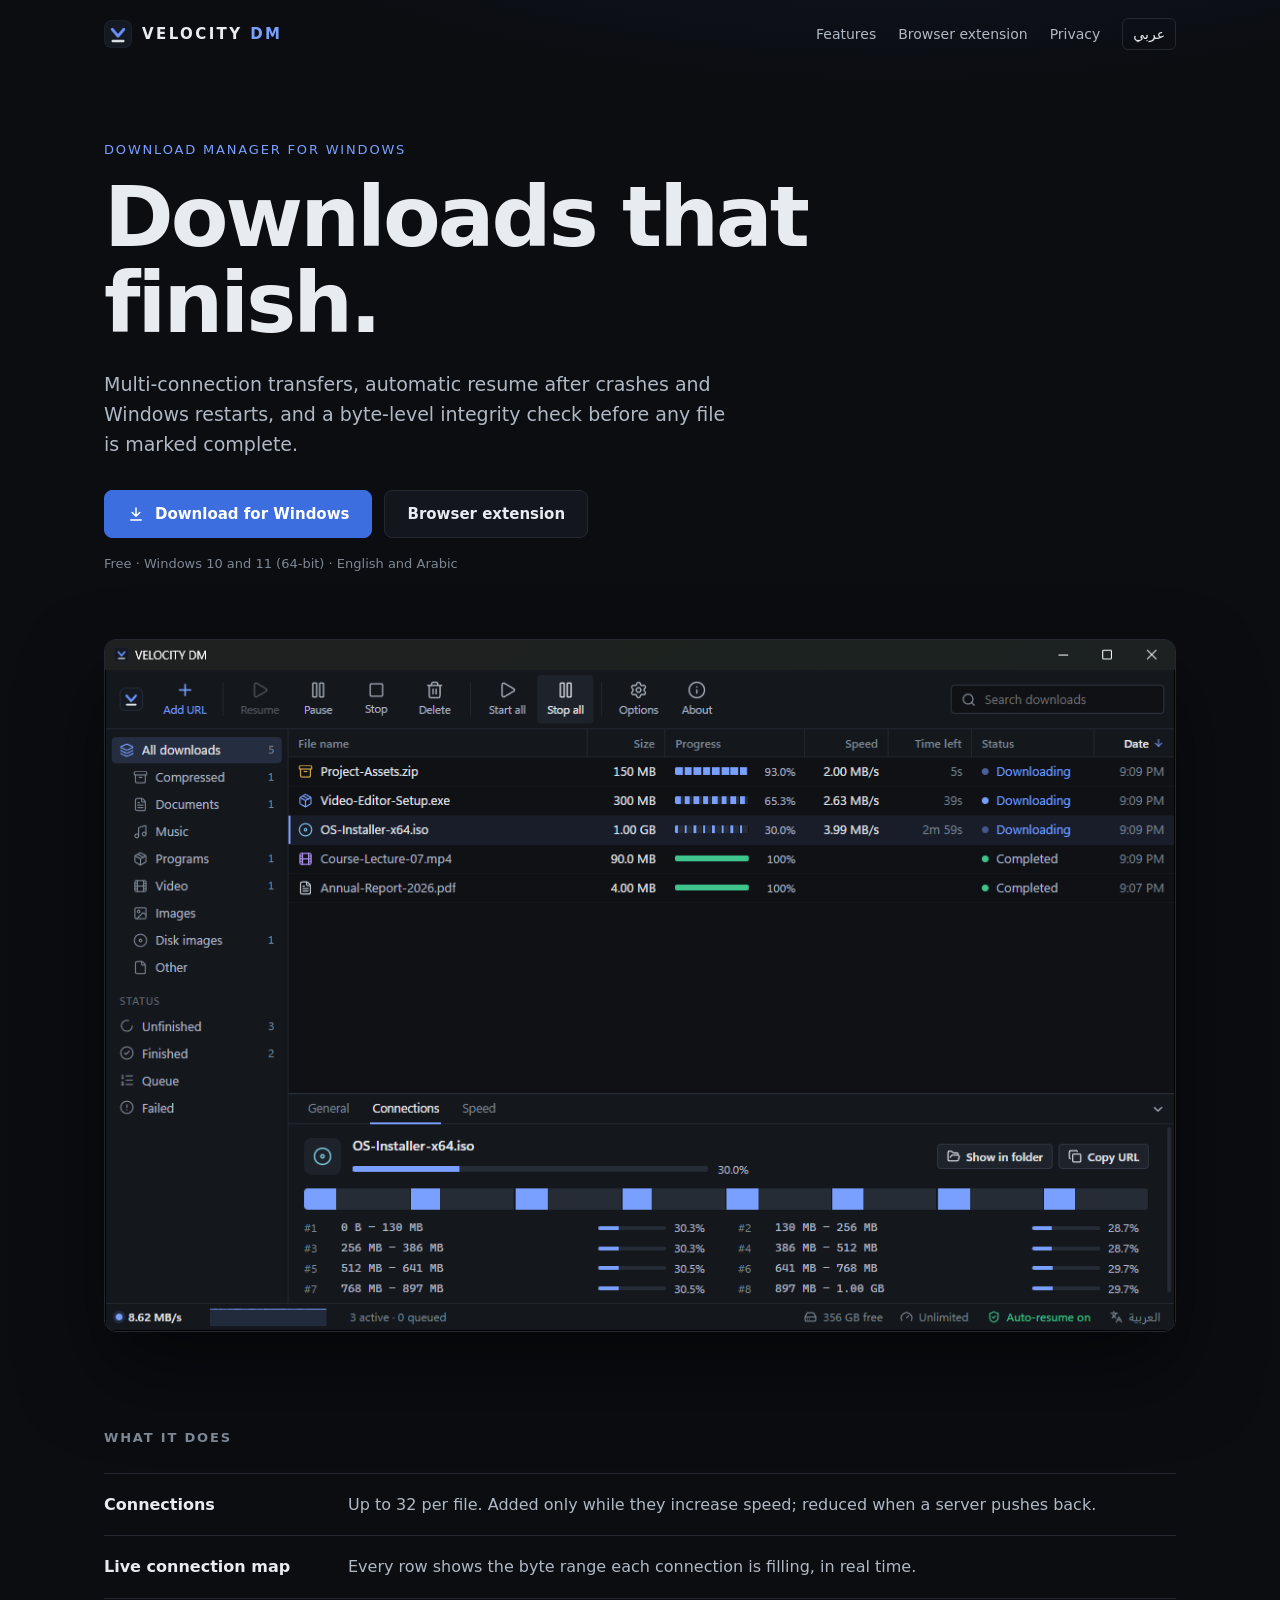
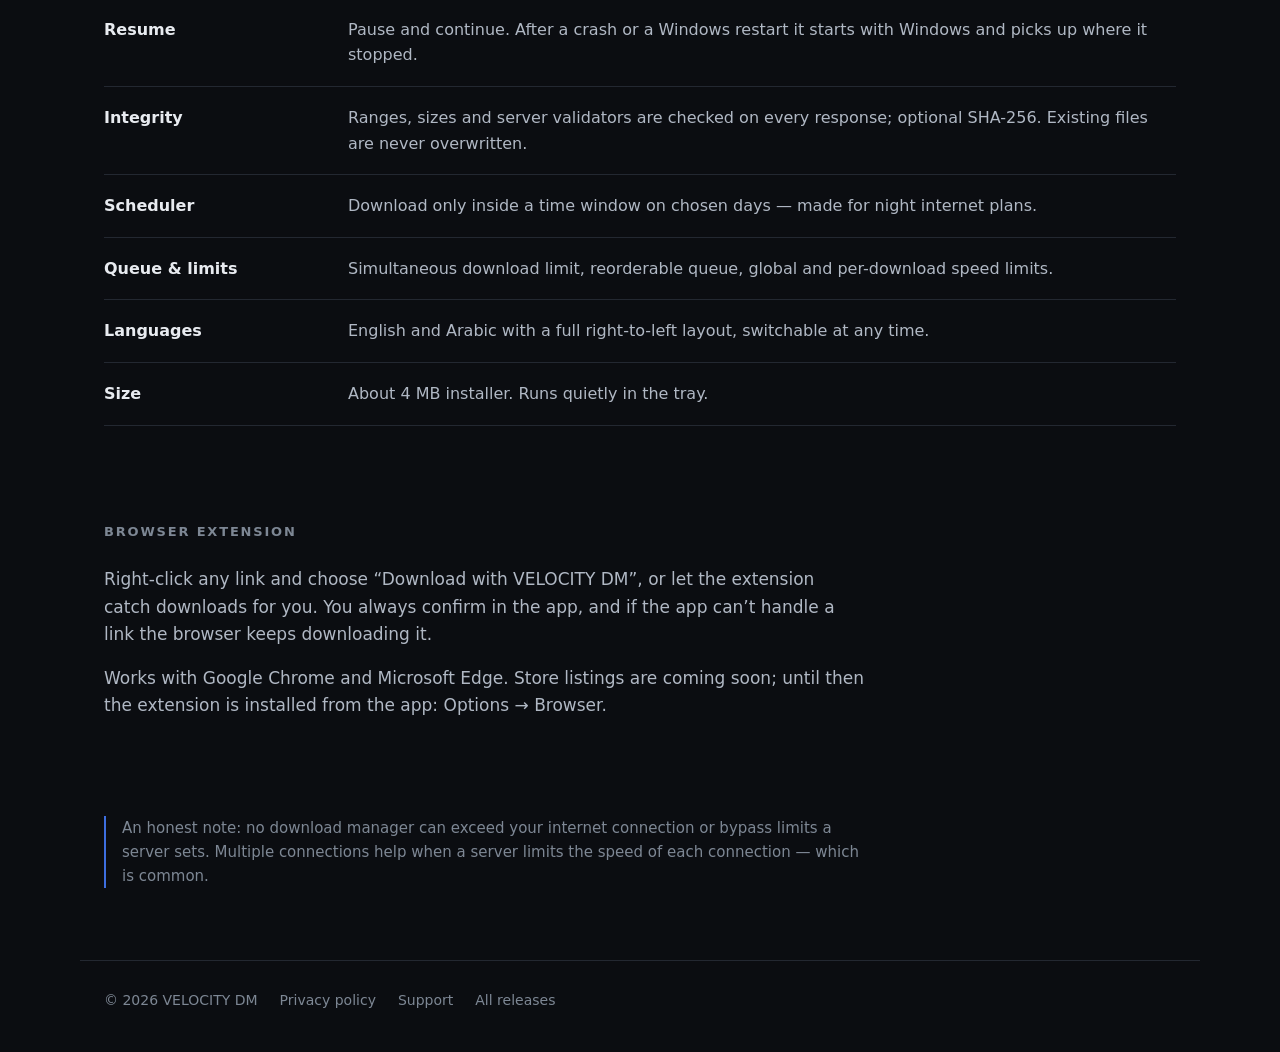
==== index.html @ 200a7768 "Update website" ====
<!doctype html>
<html lang="en" dir="ltr">
  <head>
    <meta charset="utf-8" />
    <meta name="viewport" content="width=device-width, initial-scale=1" />
    <title>VELOCITY DM — Download manager for Windows</title>
    <meta
      name="description"
      content="VELOCITY DM is a fast, compact download manager for Windows: multi-connection downloads, resume after crashes and restarts, integrity checks, scheduler and a Chrome/Edge extension. Free."
    />
    <meta property="og:title" content="VELOCITY DM — Download manager for Windows" />
    <meta property="og:description" content="Fast, resumable downloads with integrity checks. Free for Windows 10 and 11." />
    <meta property="og:image" content="assets/screenshot.png" />
    <meta name="color-scheme" content="dark" />
    <link rel="icon" href="assets/favicon.png" />
    <link rel="stylesheet" href="assets/site.css" />
  </head>
  <body>
    <header class="nav">
      <a class="brand" href="./">
        <img src="assets/icon-128.png" width="28" height="28" alt="" />
        <span>VELOCITY <b>DM</b></span>
      </a>
      <nav class="nav__links">
        <a href="#specs" data-en="Features" data-ar="المميزات">Features</a>
        <a href="#extension" data-en="Browser extension" data-ar="إضافة المتصفح">Browser extension</a>
        <a href="privacy.html" data-en="Privacy" data-ar="الخصوصية">Privacy</a>
        <button class="lang" id="lang" type="button" aria-label="Language">عربي</button>
      </nav>
    </header>

    <main>
      <section class="hero">
        <p class="eyebrow" data-en="Download manager for Windows" data-ar="مدير تحميلات لويندوز">Download manager for Windows</p>
        <h1 data-en="Downloads that finish." data-ar="تحميلات بتكمل لآخرها.">Downloads that finish.</h1>
        <p class="lead"
          data-en="Multi-connection transfers, automatic resume after crashes and Windows restarts, and a byte-level integrity check before any file is marked complete."
          data-ar="تحميل باتصالات متعددة، واستكمال تلقائي بعد التوقف المفاجئ أو إعادة تشغيل ويندوز، وتحقق من سلامة الملف قبل ما يتعلّم إنه مكتمل.">
          Multi-connection transfers, automatic resume after crashes and Windows restarts, and a byte-level integrity check before any file is marked complete.
        </p>
        <div class="cta">
          <a class="btn btn--primary" id="download" href="https://github.com/cloudd128/velocity-dm/releases/latest/download/VELOCITY-DM-Setup-x64.exe">
            <svg width="18" height="18" viewBox="0 0 24 24" aria-hidden="true"><path d="M12 4v11m0 0-5-5m5 5 5-5M5 20h14" fill="none" stroke="currentColor" stroke-width="2" stroke-linecap="round" stroke-linejoin="round" /></svg>
            <span data-en="Download for Windows" data-ar="تحميل لويندوز">Download for Windows</span>
          </a>
          <a class="btn" href="#extension" data-en="Browser extension" data-ar="إضافة المتصفح">Browser extension</a>
        </div>
        <p class="meta" data-en="Free · Windows 10 and 11 (64-bit) · English and Arabic" data-ar="مجاني · ويندوز 10 و11 (64 بت) · عربي وإنجليزي">
          Free · Windows 10 and 11 (64-bit) · English and Arabic
        </p>
      </section>

      <figure class="shot">
        <img src="assets/screenshot.png" width="1100" height="680" alt="VELOCITY DM main window with downloads in progress" />
      </figure>

      <section class="specs" id="specs">
        <h2 data-en="What it does" data-ar="بيعمل إيه">What it does</h2>
        <dl class="spec">
          <div>
            <dt data-en="Connections" data-ar="الاتصالات">Connections</dt>
            <dd data-en="Up to 32 per file. Added only while they increase speed; reduced when a server pushes back." data-ar="لحد 32 لكل ملف. بتزيد بس طالما بتسرّع، وبتقل لو السيرفر اعترض.">Up to 32 per file. Added only while they increase speed; reduced when a server pushes back.</dd>
          </div>
          <div>
            <dt data-en="Live connection map" data-ar="خريطة الاتصالات">Live connection map</dt>
            <dd data-en="Every row shows the byte range each connection is filling, in real time." data-ar="كل صف بيوريك كل اتصال بيحمّل أي جزء من الملف، لحظة بلحظة.">Every row shows the byte range each connection is filling, in real time.</dd>
          </div>
          <div>
            <dt data-en="Resume" data-ar="الاستكمال">Resume</dt>
            <dd data-en="Pause and continue. After a crash or a Windows restart it starts with Windows and picks up where it stopped." data-ar="وقّف وكمّل. وبعد توقف مفاجئ أو ريستارت ويندوز، بيفتح مع ويندوز ويكمّل من مكانه.">Pause and continue. After a crash or a Windows restart it starts with Windows and picks up where it stopped.</dd>
          </div>
          <div>
            <dt data-en="Integrity" data-ar="سلامة الملف">Integrity</dt>
            <dd data-en="Ranges, sizes and server validators are checked on every response; optional SHA-256. Existing files are never overwritten." data-ar="بيتحقق من الأجزاء والحجم مع كل رد من السيرفر، وبصمة SHA-256 اختيارية. ومبيكتبش فوق ملف موجود أبدًا.">Ranges, sizes and server validators are checked on every response; optional SHA-256. Existing files are never overwritten.</dd>
          </div>
          <div>
            <dt data-en="Scheduler" data-ar="الجدولة">Scheduler</dt>
            <dd data-en="Download only inside a time window on chosen days — made for night internet plans." data-ar="حمّل في ساعات وأيام محددة بس — مناسب لباقات الليل.">Download only inside a time window on chosen days — made for night internet plans.</dd>
          </div>
          <div>
            <dt data-en="Queue & limits" data-ar="الطابور والسرعة">Queue &amp; limits</dt>
            <dd data-en="Simultaneous download limit, reorderable queue, global and per-download speed limits." data-ar="حد للتحميلات المتزامنة، وطابور تقدر ترتّبه، وحد سرعة عام ولكل تحميل.">Simultaneous download limit, reorderable queue, global and per-download speed limits.</dd>
          </div>
          <div>
            <dt data-en="Languages" data-ar="اللغات">Languages</dt>
            <dd data-en="English and Arabic with a full right-to-left layout, switchable at any time." data-ar="عربي وإنجليزي، والواجهة كلها بتتقلب يمين لشمال، وتقدر تغيّر في أي وقت.">English and Arabic with a full right-to-left layout, switchable at any time.</dd>
          </div>
          <div>
            <dt data-en="Size" data-ar="الحجم">Size</dt>
            <dd data-en="About 4 MB installer. Runs quietly in the tray." data-ar="ملف تسطيب حوالي 4 ميجا، وبيشتغل بهدوء جنب الساعة.">About 4 MB installer. Runs quietly in the tray.</dd>
          </div>
        </dl>
      </section>

      <section class="ext" id="extension">
        <div>
          <h2 data-en="Browser extension" data-ar="إضافة المتصفح">Browser extension</h2>
          <p
            data-en="Right-click any link and choose “Download with VELOCITY DM”, or let the extension catch downloads for you. You always confirm in the app, and if the app can’t handle a link the browser keeps downloading it."
            data-ar="كليك يمين على أي رابط واختار «التحميل باستخدام VELOCITY DM»، أو خلّي الإضافة تلقط التحميلات لوحدها. إنت دايمًا اللي بتأكد من البرنامج، ولو البرنامج مش قادر على رابط، المتصفح بيكمّل تحميله عادي.">
            Right-click any link and choose “Download with VELOCITY DM”, or let the extension catch downloads for you. You always confirm in the app, and if the app can’t handle a link the browser keeps downloading it.
          </p>
          <p class="muted" data-en="Works with Google Chrome and Microsoft Edge. Store listings are coming soon; until then the extension is installed from the app: Options → Browser." data-ar="شغالة مع Google Chrome وMicrosoft Edge. هتنزل على المتاجر قريب، ولحد ده الوقت بتتركب من البرنامج: الخيارات ← المتصفح.">
            Works with Google Chrome and Microsoft Edge. Store listings are coming soon; until then the extension is installed from the app: Options → Browser.
          </p>
        </div>
      </section>

      <section class="note">
        <p
          data-en="An honest note: no download manager can exceed your internet connection or bypass limits a server sets. Multiple connections help when a server limits the speed of each connection — which is common."
          data-ar="ملحوظة بصراحة: مفيش برنامج تحميل يقدر يتعدّى سرعة النت بتاعك أو يكسر حدود السيرفر. الاتصالات المتعددة بتفرق لما السيرفر بيحدد سرعة كل اتصال، وده بيحصل كتير.">
          An honest note: no download manager can exceed your internet connection or bypass limits a server sets. Multiple connections help when a server limits the speed of each connection — which is common.
        </p>
      </section>
    </main>

    <footer class="foot">
      <span>© 2026 VELOCITY DM</span>
      <a href="privacy.html" data-en="Privacy policy" data-ar="سياسة الخصوصية">Privacy policy</a>
      <a href="https://github.com/cloudd128/velocity-dm/issues" data-en="Support" data-ar="الدعم">Support</a>
      <a href="https://github.com/cloudd128/velocity-dm/releases" data-en="All releases" data-ar="كل الإصدارات">All releases</a>
    </footer>
    <script src="assets/site.js"></script>
  </body>
</html>
---- assets/site.css ----
/* VELOCITY DM website — same instrument-panel identity as the app:
   one blue signal, hairline rules, tabular numbers, a dense spec table. */

:root {
  --bg: #0b0d11;
  --surface: #13161c;
  --line: #232831;
  --text: #e8ebf0;
  --text-2: #b0b8c4;
  --muted: #7d8794;
  --accent: #7aa0ff;
  --accent-fill: #3d6ee0;
  --font: "Segoe UI Variable Display", "Segoe UI", system-ui, -apple-system, "Noto Sans Arabic", sans-serif;
  --mono: "Cascadia Mono", Consolas, ui-monospace, monospace;
  color-scheme: dark;
}

* {
  box-sizing: border-box;
}

html {
  scroll-behavior: smooth;
}

body {
  margin: 0;
  background:
    radial-gradient(1200px 500px at 70% -10%, rgba(61, 110, 224, 0.16), transparent 70%),
    var(--bg);
  color: var(--text);
  font: 16px/1.6 var(--font);
  -webkit-font-smoothing: antialiased;
}

a {
  color: inherit;
}

img {
  max-width: 100%;
  height: auto;
}

code {
  font-family: var(--mono);
  font-size: 0.9em;
  color: var(--text-2);
}

.muted {
  color: var(--muted);
}

/* nav */
.nav {
  display: flex;
  align-items: center;
  justify-content: space-between;
  gap: 16px;
  max-width: 1120px;
  margin: 0 auto;
  padding: 18px 24px;
}

.brand {
  display: inline-flex;
  align-items: center;
  gap: 10px;
  text-decoration: none;
  font-weight: 700;
  letter-spacing: 0.16em;
  font-size: 15px;
}

.brand b {
  color: var(--accent);
  font-weight: 700;
}

.nav__links {
  display: flex;
  align-items: center;
  gap: 22px;
  font-size: 14px;
}

.nav__links a {
  color: var(--text-2);
  text-decoration: none;
}

.nav__links a:hover {
  color: var(--text);
}

.lang {
  font: inherit;
  color: var(--text);
  background: transparent;
  border: 1px solid var(--line);
  border-radius: 6px;
  padding: 4px 10px;
  cursor: pointer;
}

.lang:hover {
  border-color: var(--muted);
}

/* hero */
main {
  max-width: 1120px;
  margin: 0 auto;
  padding: 0 24px;
}

.hero {
  padding: 72px 0 40px;
  max-width: 760px;
}

.eyebrow {
  margin: 0 0 14px;
  font-size: 13px;
  letter-spacing: 0.14em;
  text-transform: uppercase;
  color: var(--accent);
}

[lang="ar"] .eyebrow {
  letter-spacing: 0;
}

h1 {
  margin: 0;
  font-size: clamp(44px, 7vw, 84px);
  line-height: 1.02;
  letter-spacing: -0.035em;
  font-weight: 700;
}

[lang="ar"] h1 {
  letter-spacing: 0;
  line-height: 1.2;
}

.lead {
  margin: 22px 0 30px;
  font-size: 19px;
  color: var(--text-2);
  max-width: 640px;
}

.cta {
  display: flex;
  flex-wrap: wrap;
  gap: 12px;
}

.btn {
  display: inline-flex;
  align-items: center;
  gap: 10px;
  height: 48px;
  padding: 0 22px;
  border-radius: 8px;
  border: 1px solid var(--line);
  background: var(--surface);
  color: var(--text);
  text-decoration: none;
  font-weight: 600;
  font-size: 15px;
  transition: background 0.15s, transform 0.08s;
}

.btn:hover {
  background: #1b1f27;
}

.btn:active {
  transform: translateY(1px);
}

.btn--primary {
  background: var(--accent-fill);
  border-color: var(--accent-fill);
  color: #fff;
}

.btn--primary:hover {
  background: #4a7aea;
}

.meta {
  margin: 16px 0 0;
  font-size: 13px;
  color: var(--muted);
}

/* screenshot */
.shot {
  margin: 24px 0 0;
  border: 1px solid var(--line);
  border-radius: 12px;
  overflow: hidden;
  box-shadow: 0 40px 80px rgba(0, 0, 0, 0.5);
  background: var(--surface);
}

.shot img {
  display: block;
  width: 100%;
}

/* spec table */
.specs {
  padding: 96px 0 40px;
}

h2 {
  margin: 0 0 24px;
  font-size: 13px;
  letter-spacing: 0.14em;
  text-transform: uppercase;
  color: var(--muted);
  font-weight: 600;
}

[lang="ar"] h2 {
  letter-spacing: 0;
  font-size: 15px;
}

.spec {
  margin: 0;
  border-top: 1px solid var(--line);
}

.spec > div {
  display: grid;
  grid-template-columns: 220px 1fr;
  gap: 24px;
  padding: 18px 0;
  border-bottom: 1px solid var(--line);
}

.spec dt {
  font-weight: 600;
}

.spec dd {
  margin: 0;
  color: var(--text-2);
}

/* extension + note */
.ext {
  padding: 56px 0;
  max-width: 760px;
}

.ext p {
  color: var(--text-2);
  font-size: 17px;
}

.note {
  padding: 24px 0 72px;
  max-width: 760px;
}

.note p {
  margin: 0;
  padding-inline-start: 16px;
  border-inline-start: 2px solid var(--accent-fill);
  color: var(--muted);
  font-size: 15px;
}

/* documents */
.doc {
  max-width: 760px;
  padding-top: 40px;
  padding-bottom: 64px;
}

.doc h1 {
  font-size: 42px;
  margin-bottom: 8px;
}

.doc h2 {
  margin-top: 36px;
  margin-bottom: 10px;
}

.doc p,
.doc li {
  color: var(--text-2);
}

.doc li {
  margin-bottom: 8px;
}

/* footer */
.foot {
  display: flex;
  flex-wrap: wrap;
  gap: 22px;
  max-width: 1120px;
  margin: 0 auto;
  padding: 28px 24px 40px;
  border-top: 1px solid var(--line);
  color: var(--muted);
  font-size: 14px;
}

.foot a {
  color: var(--muted);
  text-decoration: none;
}

.foot a:hover {
  color: var(--text);
}

@media (max-width: 720px) {
  .nav__links a:not([href="privacy.html"]) {
    display: none;
  }
  .hero {
    padding-top: 40px;
  }
  .spec > div {
    grid-template-columns: 1fr;
    gap: 4px;
  }
}

@media (prefers-reduced-motion: reduce) {
  html {
    scroll-behavior: auto;
  }
  .btn {
    transition: none;
  }
}
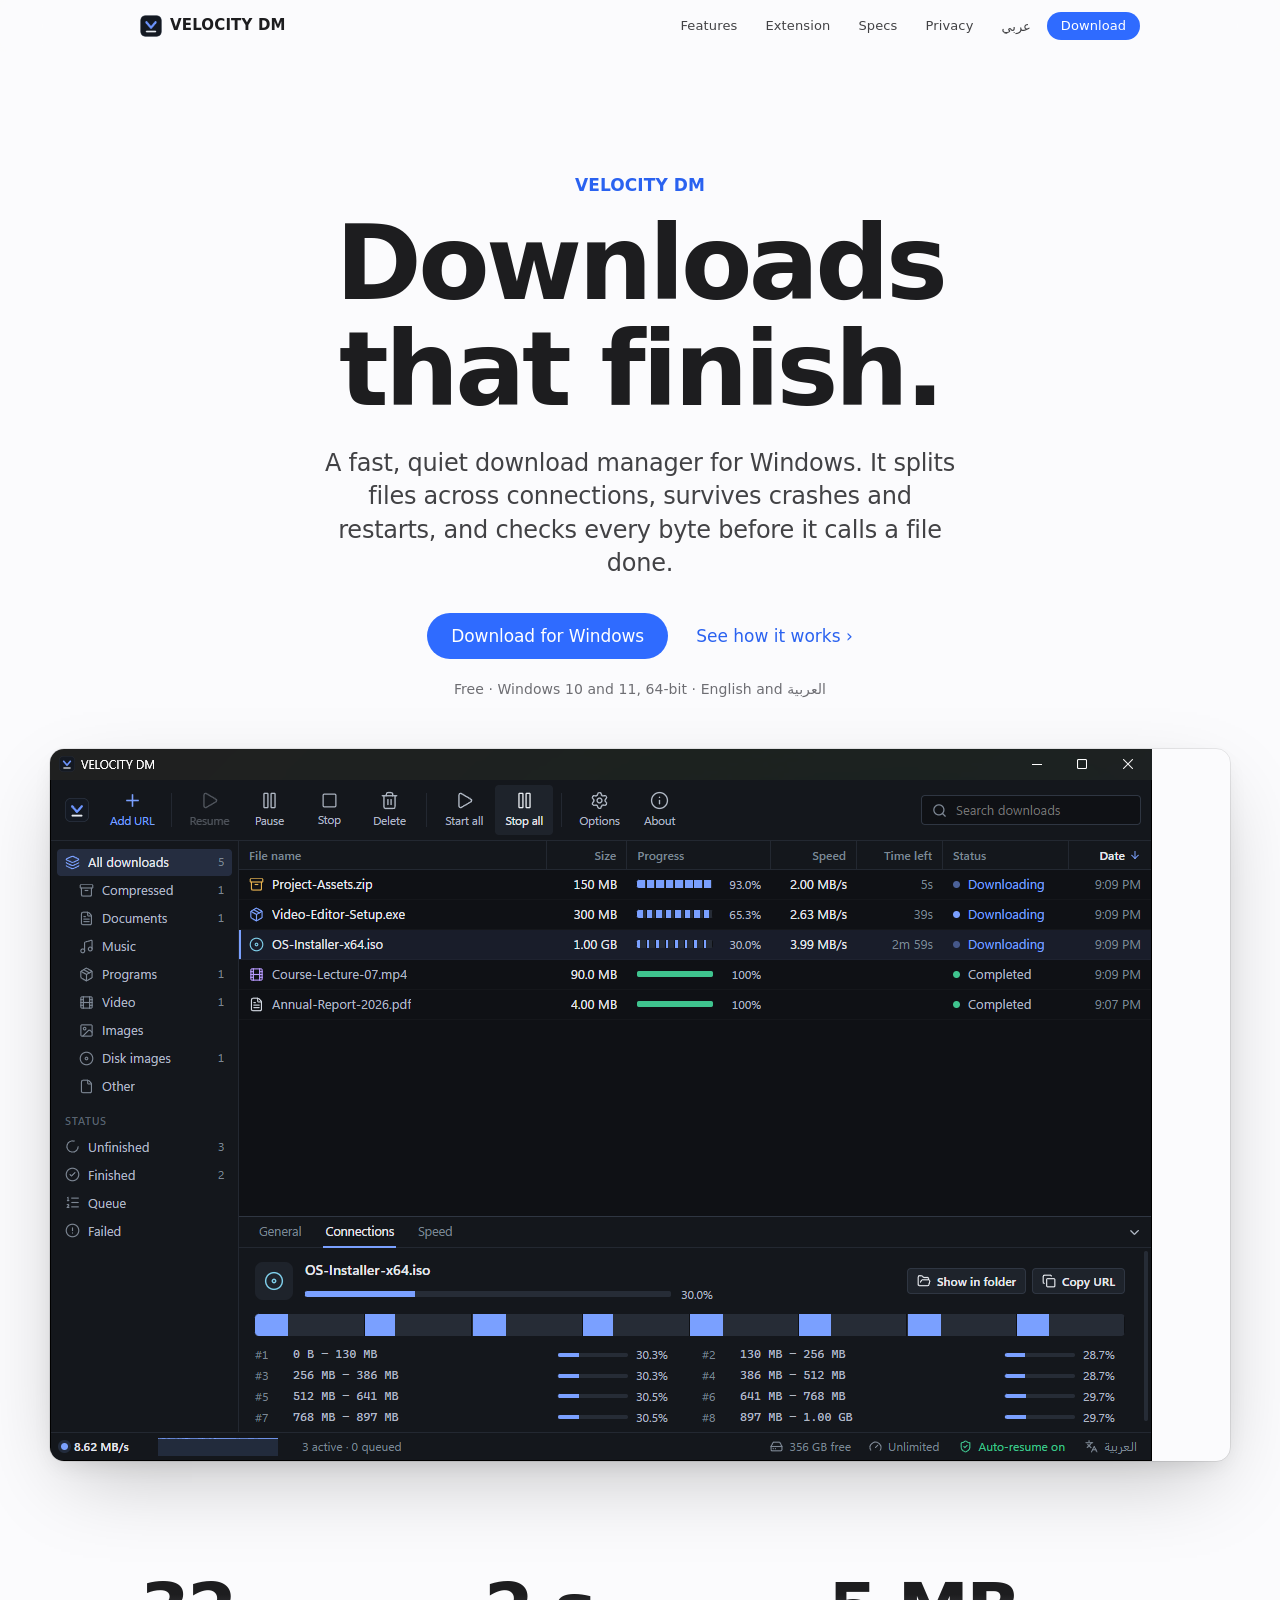
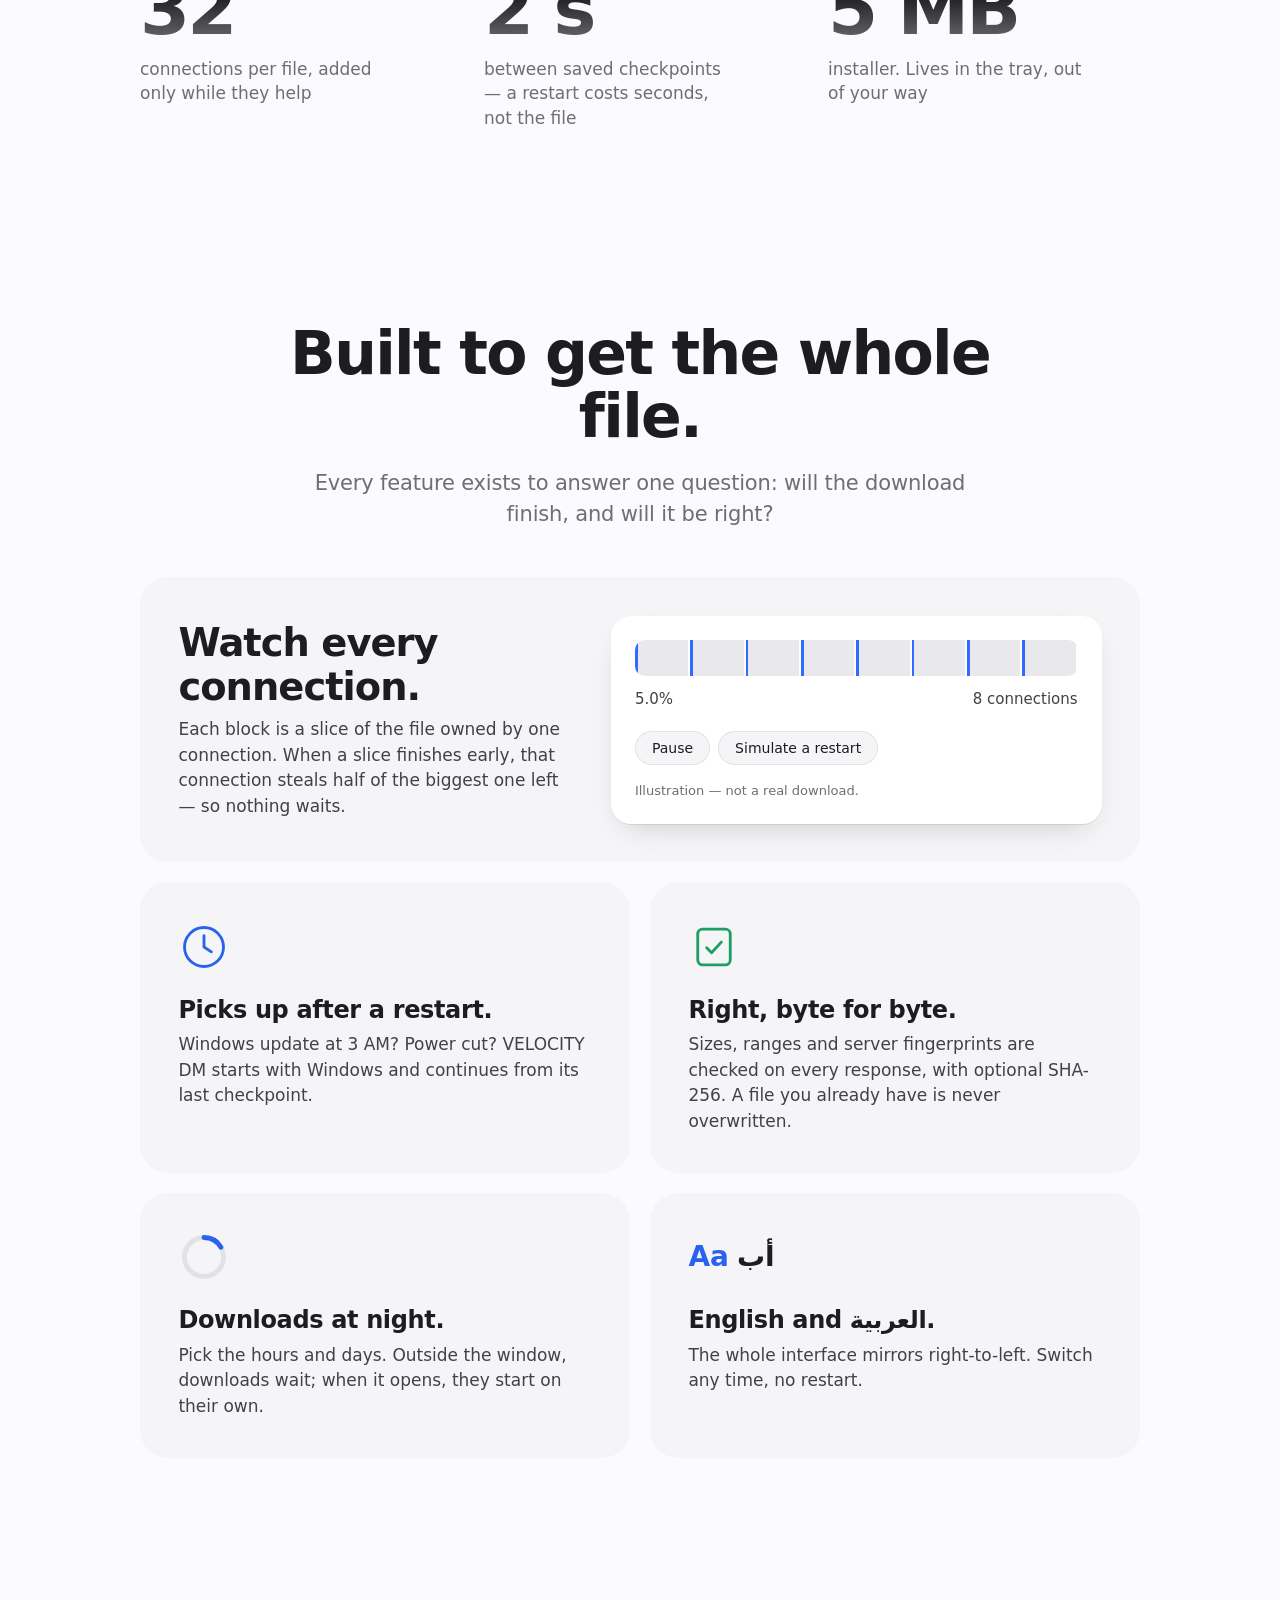
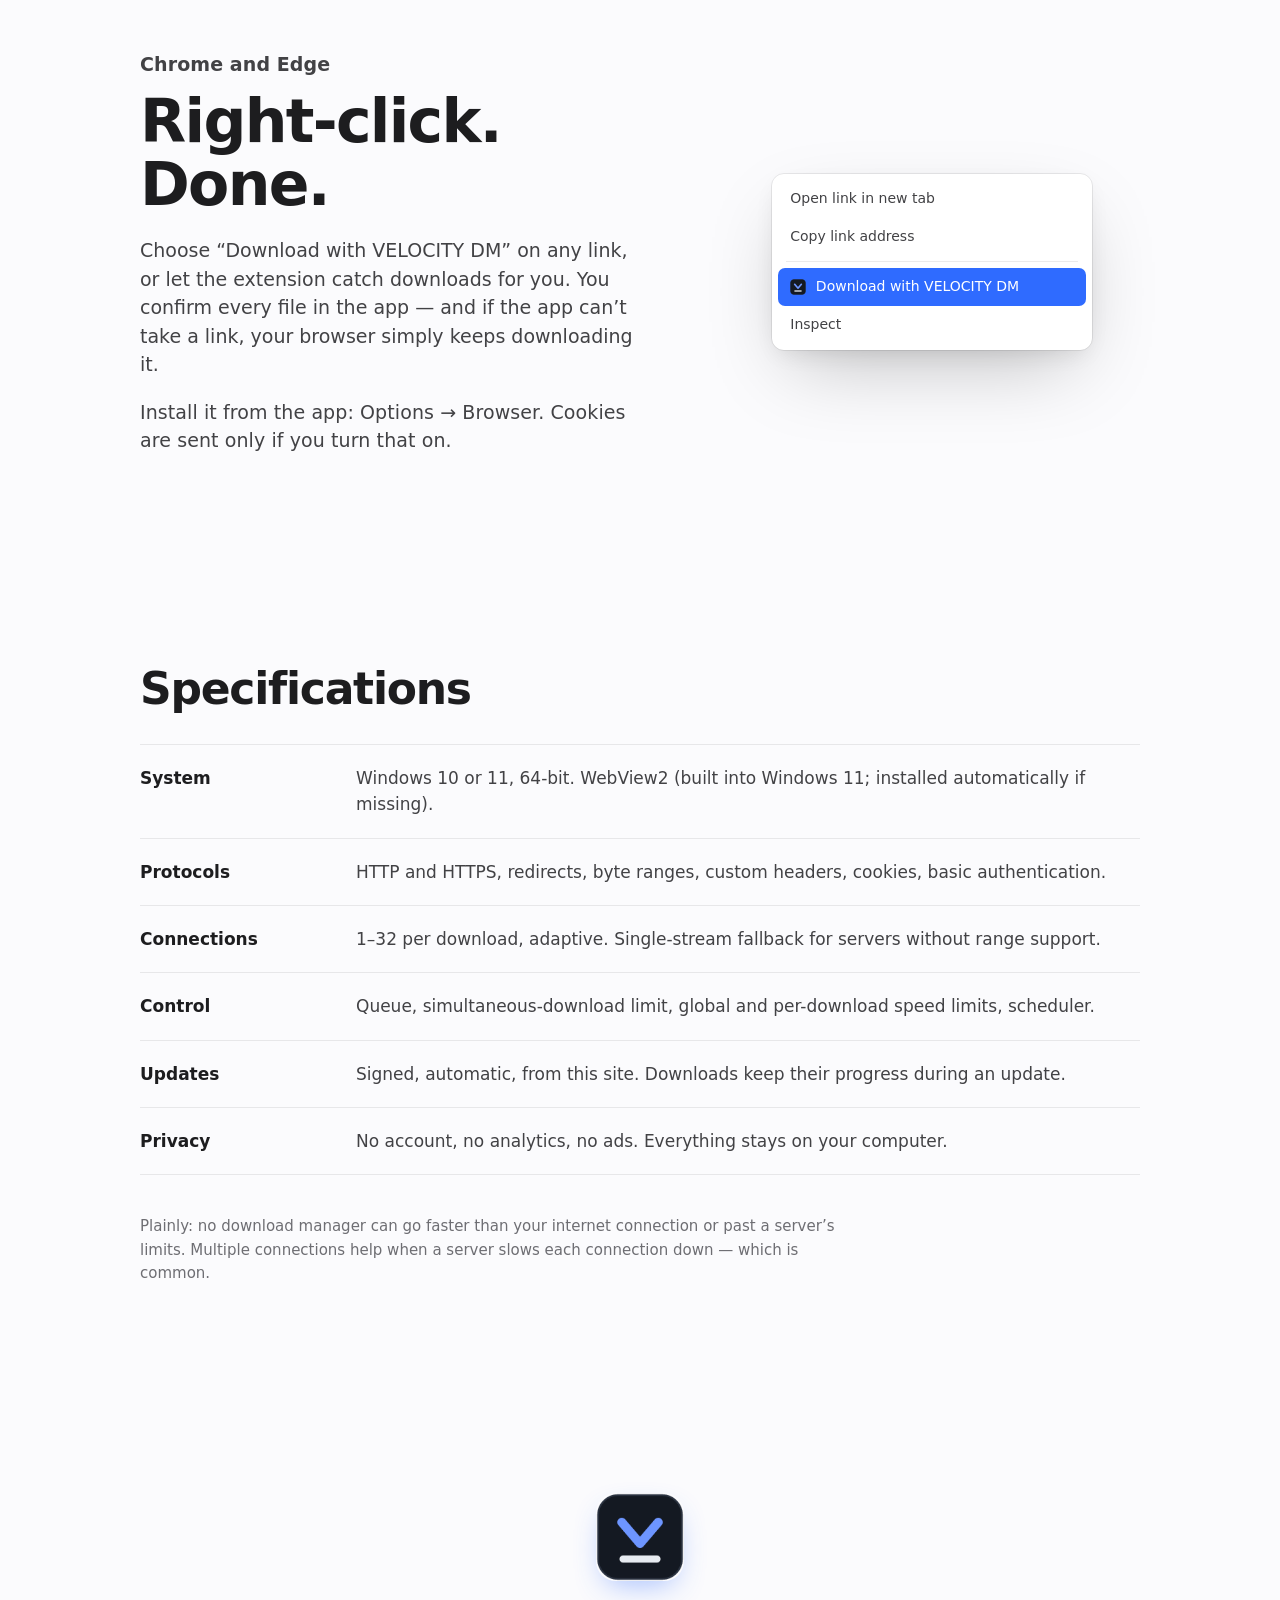
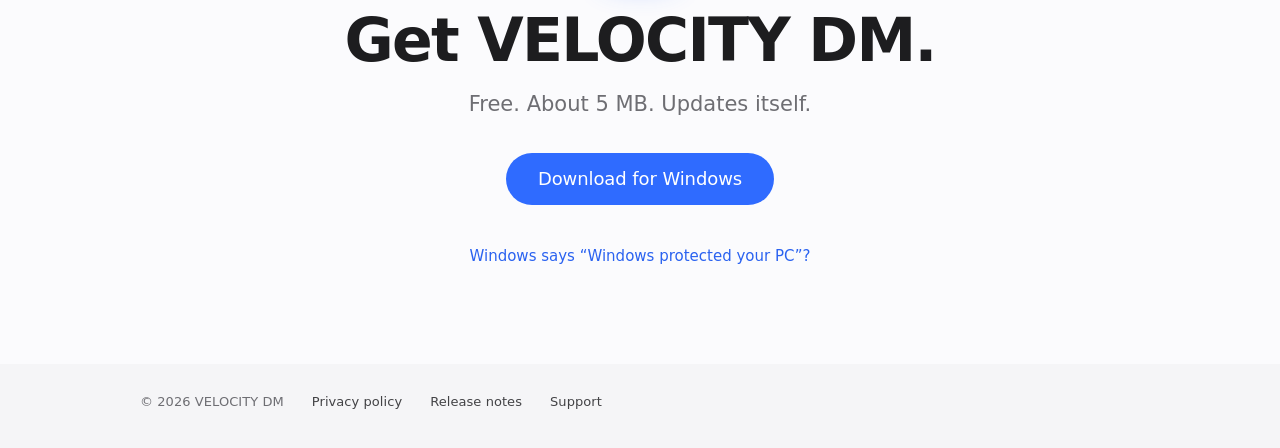
==== commit e918861b: "Update website" ====
--- a/index.html
+++ b/index.html
@@ -2,124 +2,187 @@
 <html lang="en" dir="ltr">
   <head>
     <meta charset="utf-8" />
-    <meta name="viewport" content="width=device-width, initial-scale=1" />
-    <title>VELOCITY DM — Download manager for Windows</title>
-    <meta
-      name="description"
-      content="VELOCITY DM is a fast, compact download manager for Windows: multi-connection downloads, resume after crashes and restarts, integrity checks, scheduler and a Chrome/Edge extension. Free."
-    />
-    <meta property="og:title" content="VELOCITY DM — Download manager for Windows" />
-    <meta property="og:description" content="Fast, resumable downloads with integrity checks. Free for Windows 10 and 11." />
-    <meta property="og:image" content="assets/screenshot.png" />
-    <meta name="color-scheme" content="dark" />
+    <meta name="viewport" content="width=device-width, initial-scale=1, viewport-fit=cover" />
+    <title>VELOCITY DM — Downloads that finish.</title>
+    <meta name="description" content="VELOCITY DM is a free download manager for Windows 10 and 11. Up to 32 connections per file, automatic resume after crashes and restarts, byte-level integrity checks, a night scheduler and a Chrome/Edge extension." />
+    <meta property="og:title" content="VELOCITY DM — Downloads that finish." />
+    <meta property="og:description" content="Free download manager for Windows. Resumes after restarts, verifies every byte." />
+    <meta property="og:image" content="https://cloudd128.github.io/velocity-dm/assets/screenshot.png" />
+    <meta name="theme-color" content="#fbfbfd" media="(prefers-color-scheme: light)" />
+    <meta name="theme-color" content="#0b0b0d" media="(prefers-color-scheme: dark)" />
     <link rel="icon" href="assets/favicon.png" />
     <link rel="stylesheet" href="assets/site.css" />
   </head>
   <body>
-    <header class="nav">
-      <a class="brand" href="./">
-        <img src="assets/icon-128.png" width="28" height="28" alt="" />
-        <span>VELOCITY <b>DM</b></span>
-      </a>
-      <nav class="nav__links">
-        <a href="#specs" data-en="Features" data-ar="المميزات">Features</a>
-        <a href="#extension" data-en="Browser extension" data-ar="إضافة المتصفح">Browser extension</a>
-        <a href="privacy.html" data-en="Privacy" data-ar="الخصوصية">Privacy</a>
-        <button class="lang" id="lang" type="button" aria-label="Language">عربي</button>
-      </nav>
+    <a class="skip" href="#main" data-en="Skip to content" data-ar="انتقل إلى المحتوى">Skip to content</a>
+
+    <header class="nav" id="nav">
+      <div class="nav__inner">
+        <a class="brand" href="./" aria-label="VELOCITY DM">
+          <img src="assets/icon-128.png" width="22" height="22" alt="" />
+          <span>VELOCITY&nbsp;DM</span>
+        </a>
+        <nav class="nav__links" aria-label="Primary">
+          <a href="#features" data-en="Features" data-ar="المميزات">Features</a>
+          <a href="#extension" data-en="Extension" data-ar="الإضافة">Extension</a>
+          <a href="#specs" data-en="Specs" data-ar="المواصفات">Specs</a>
+          <a href="privacy.html" data-en="Privacy" data-ar="الخصوصية">Privacy</a>
+        </nav>
+        <div class="nav__end">
+          <button class="lang" id="lang" type="button" lang="ar">عربي</button>
+          <a class="pill pill--small" href="#download" data-en="Download" data-ar="تحميل">Download</a>
+        </div>
+      </div>
     </header>
 
-    <main>
+    <main id="main">
+      <!-- Hero -->
       <section class="hero">
-        <p class="eyebrow" data-en="Download manager for Windows" data-ar="مدير تحميلات لويندوز">Download manager for Windows</p>
-        <h1 data-en="Downloads that finish." data-ar="تحميلات بتكمل لآخرها.">Downloads that finish.</h1>
-        <p class="lead"
-          data-en="Multi-connection transfers, automatic resume after crashes and Windows restarts, and a byte-level integrity check before any file is marked complete."
-          data-ar="تحميل باتصالات متعددة، واستكمال تلقائي بعد التوقف المفاجئ أو إعادة تشغيل ويندوز، وتحقق من سلامة الملف قبل ما يتعلّم إنه مكتمل.">
-          Multi-connection transfers, automatic resume after crashes and Windows restarts, and a byte-level integrity check before any file is marked complete.
+        <p class="eyebrow reveal">VELOCITY DM</p>
+        <h1 class="display reveal" data-en-html="Downloads<br />that finish." data-ar-html="تحميلات<br />بتكمل لآخرها.">Downloads<br />that finish.</h1>
+        <p class="lead reveal"
+          data-en="A fast, quiet download manager for Windows. It splits files across connections, survives crashes and restarts, and checks every byte before it calls a file done."
+          data-ar="مدير تحميلات سريع وهادي لويندوز. بيقسّم الملف على أكتر من اتصال، ومبيتأثرش بالتوقف المفاجئ أو الريستارت، وبيتأكد من كل بايت قبل ما يقول إن الملف خلص.">
+          A fast, quiet download manager for Windows. It splits files across connections, survives crashes and restarts, and checks every byte before it calls a file done.
         </p>
-        <div class="cta">
-          <a class="btn btn--primary" id="download" href="https://github.com/cloudd128/velocity-dm/releases/latest/download/VELOCITY-DM-Setup-x64.exe">
-            <svg width="18" height="18" viewBox="0 0 24 24" aria-hidden="true"><path d="M12 4v11m0 0-5-5m5 5 5-5M5 20h14" fill="none" stroke="currentColor" stroke-width="2" stroke-linecap="round" stroke-linejoin="round" /></svg>
+        <div class="cta reveal">
+          <a class="pill" href="https://github.com/cloudd128/velocity-dm/releases/latest/download/VELOCITY-DM-Setup-x64.exe" data-download>
             <span data-en="Download for Windows" data-ar="تحميل لويندوز">Download for Windows</span>
           </a>
-          <a class="btn" href="#extension" data-en="Browser extension" data-ar="إضافة المتصفح">Browser extension</a>
+          <a class="link" href="#features"><span data-en="See how it works" data-ar="شوف بيشتغل إزاي">See how it works</span> <span aria-hidden="true" class="chev">›</span></a>
         </div>
-        <p class="meta" data-en="Free · Windows 10 and 11 (64-bit) · English and Arabic" data-ar="مجاني · ويندوز 10 و11 (64 بت) · عربي وإنجليزي">
-          Free · Windows 10 and 11 (64-bit) · English and Arabic
-        </p>
+        <p class="fine reveal" data-en="Free · Windows 10 and 11, 64-bit · English and العربية" data-ar="مجاني · ويندوز 10 و11، 64 بت · English والعربية">Free · Windows 10 and 11, 64-bit · English and العربية</p>
       </section>
 
-      <figure class="shot">
-        <img src="assets/screenshot.png" width="1100" height="680" alt="VELOCITY DM main window with downloads in progress" />
+      <figure class="product reveal">
+        <img src="assets/screenshot.png" width="1102" height="712" alt="The VELOCITY DM window: a download list with live connection maps, file categories and a details pane." />
       </figure>
 
-      <section class="specs" id="specs">
-        <h2 data-en="What it does" data-ar="بيعمل إيه">What it does</h2>
-        <dl class="spec">
-          <div>
-            <dt data-en="Connections" data-ar="الاتصالات">Connections</dt>
-            <dd data-en="Up to 32 per file. Added only while they increase speed; reduced when a server pushes back." data-ar="لحد 32 لكل ملف. بتزيد بس طالما بتسرّع، وبتقل لو السيرفر اعترض.">Up to 32 per file. Added only while they increase speed; reduced when a server pushes back.</dd>
-          </div>
-          <div>
-            <dt data-en="Live connection map" data-ar="خريطة الاتصالات">Live connection map</dt>
-            <dd data-en="Every row shows the byte range each connection is filling, in real time." data-ar="كل صف بيوريك كل اتصال بيحمّل أي جزء من الملف، لحظة بلحظة.">Every row shows the byte range each connection is filling, in real time.</dd>
-          </div>
-          <div>
-            <dt data-en="Resume" data-ar="الاستكمال">Resume</dt>
-            <dd data-en="Pause and continue. After a crash or a Windows restart it starts with Windows and picks up where it stopped." data-ar="وقّف وكمّل. وبعد توقف مفاجئ أو ريستارت ويندوز، بيفتح مع ويندوز ويكمّل من مكانه.">Pause and continue. After a crash or a Windows restart it starts with Windows and picks up where it stopped.</dd>
-          </div>
-          <div>
-            <dt data-en="Integrity" data-ar="سلامة الملف">Integrity</dt>
-            <dd data-en="Ranges, sizes and server validators are checked on every response; optional SHA-256. Existing files are never overwritten." data-ar="بيتحقق من الأجزاء والحجم مع كل رد من السيرفر، وبصمة SHA-256 اختيارية. ومبيكتبش فوق ملف موجود أبدًا.">Ranges, sizes and server validators are checked on every response; optional SHA-256. Existing files are never overwritten.</dd>
-          </div>
-          <div>
-            <dt data-en="Scheduler" data-ar="الجدولة">Scheduler</dt>
-            <dd data-en="Download only inside a time window on chosen days — made for night internet plans." data-ar="حمّل في ساعات وأيام محددة بس — مناسب لباقات الليل.">Download only inside a time window on chosen days — made for night internet plans.</dd>
-          </div>
-          <div>
-            <dt data-en="Queue & limits" data-ar="الطابور والسرعة">Queue &amp; limits</dt>
-            <dd data-en="Simultaneous download limit, reorderable queue, global and per-download speed limits." data-ar="حد للتحميلات المتزامنة، وطابور تقدر ترتّبه، وحد سرعة عام ولكل تحميل.">Simultaneous download limit, reorderable queue, global and per-download speed limits.</dd>
-          </div>
-          <div>
-            <dt data-en="Languages" data-ar="اللغات">Languages</dt>
-            <dd data-en="English and Arabic with a full right-to-left layout, switchable at any time." data-ar="عربي وإنجليزي، والواجهة كلها بتتقلب يمين لشمال، وتقدر تغيّر في أي وقت.">English and Arabic with a full right-to-left layout, switchable at any time.</dd>
-          </div>
-          <div>
-            <dt data-en="Size" data-ar="الحجم">Size</dt>
-            <dd data-en="About 4 MB installer. Runs quietly in the tray." data-ar="ملف تسطيب حوالي 4 ميجا، وبيشتغل بهدوء جنب الساعة.">About 4 MB installer. Runs quietly in the tray.</dd>
-          </div>
-        </dl>
+      <!-- Numbers -->
+      <section class="numbers" aria-label="At a glance">
+        <div class="number reveal"><strong>32</strong><span data-en="connections per file, added only while they help" data-ar="اتصال لكل ملف، بتزيد بس لو بتفرق">connections per file, added only while they help</span></div>
+        <div class="number reveal"><strong data-en="2 s" data-ar="2 ث">2 s</strong><span data-en="between saved checkpoints — a restart costs seconds, not the file" data-ar="بين كل حفظ والتاني — الريستارت بيضيّع ثواني مش الملف">between saved checkpoints — a restart costs seconds, not the file</span></div>
+        <div class="number reveal"><strong data-en="5 MB" data-ar="5 م.ب">5 MB</strong><span data-en="installer. Lives in the tray, out of your way" data-ar="حجم التسطيب، وبيقعد جنب الساعة بعيد عن طريقك">installer. Lives in the tray, out of your way</span></div>
       </section>
 
-      <section class="ext" id="extension">
-        <div>
-          <h2 data-en="Browser extension" data-ar="إضافة المتصفح">Browser extension</h2>
-          <p
-            data-en="Right-click any link and choose “Download with VELOCITY DM”, or let the extension catch downloads for you. You always confirm in the app, and if the app can’t handle a link the browser keeps downloading it."
-            data-ar="كليك يمين على أي رابط واختار «التحميل باستخدام VELOCITY DM»، أو خلّي الإضافة تلقط التحميلات لوحدها. إنت دايمًا اللي بتأكد من البرنامج، ولو البرنامج مش قادر على رابط، المتصفح بيكمّل تحميله عادي.">
-            Right-click any link and choose “Download with VELOCITY DM”, or let the extension catch downloads for you. You always confirm in the app, and if the app can’t handle a link the browser keeps downloading it.
-          </p>
-          <p class="muted" data-en="Works with Google Chrome and Microsoft Edge. Store listings are coming soon; until then the extension is installed from the app: Options → Browser." data-ar="شغالة مع Google Chrome وMicrosoft Edge. هتنزل على المتاجر قريب، ولحد ده الوقت بتتركب من البرنامج: الخيارات ← المتصفح.">
-            Works with Google Chrome and Microsoft Edge. Store listings are coming soon; until then the extension is installed from the app: Options → Browser.
-          </p>
+      <!-- Features -->
+      <section class="features" id="features">
+        <header class="section-head reveal">
+          <h2 data-en="Built to get the whole file." data-ar="معمول عشان الملف يوصل كامل.">Built to get the whole file.</h2>
+          <p data-en="Every feature exists to answer one question: will the download finish, and will it be right?" data-ar="كل ميزة موجودة عشان سؤال واحد: التحميل هيخلص؟ وهيوصل سليم؟">Every feature exists to answer one question: will the download finish, and will it be right?</p>
+        </header>
+
+        <div class="bento">
+          <!-- Signature: live connection map (interactive) -->
+          <article class="tile tile--wide tile--demo reveal">
+            <div class="tile__text">
+              <h3 data-en="Watch every connection." data-ar="شوف كل اتصال بعينك.">Watch every connection.</h3>
+              <p data-en="Each block is a slice of the file owned by one connection. When a slice finishes early, that connection steals half of the biggest one left — so nothing waits." data-ar="كل جزء هو قطعة من الملف بيحمّلها اتصال لوحده. لما قطعة تخلص بدري، الاتصال بياخد نص أكبر قطعة فاضلة — فمحدش بيستنى.">Each block is a slice of the file owned by one connection. When a slice finishes early, that connection steals half of the biggest one left — so nothing waits.</p>
+            </div>
+            <div class="demo" id="demo" aria-label="Animated illustration of a segmented download" role="img">
+              <div class="demo__bar" id="demo-bar" dir="ltr"></div>
+              <div class="demo__meta" dir="ltr">
+                <span id="demo-pct">0%</span>
+                <span id="demo-speed">—</span>
+              </div>
+              <div class="demo__controls">
+                <button type="button" class="chip" id="demo-toggle" data-en="Pause" data-ar="إيقاف مؤقت">Pause</button>
+                <button type="button" class="chip" id="demo-restart" data-en="Simulate a restart" data-ar="جرّب ريستارت">Simulate a restart</button>
+              </div>
+              <p class="demo__note" data-en="Illustration — not a real download." data-ar="توضيح فقط، مش تحميل حقيقي.">Illustration — not a real download.</p>
+            </div>
+          </article>
+
+          <article class="tile reveal">
+            <div class="glyph glyph--resume" aria-hidden="true">
+              <svg viewBox="0 0 64 64"><circle cx="32" cy="32" r="24" /><path d="M32 18v14l9 6" /></svg>
+            </div>
+            <h3 data-en="Picks up after a restart." data-ar="بيكمّل بعد الريستارت.">Picks up after a restart.</h3>
+            <p data-en="Windows update at 3 AM? Power cut? VELOCITY DM starts with Windows and continues from its last checkpoint." data-ar="تحديث ويندوز الساعة 3 الفجر؟ النور قطع؟ البرنامج بيفتح مع ويندوز ويكمّل من آخر نقطة اتحفظت.">Windows update at 3 AM? Power cut? VELOCITY DM starts with Windows and continues from its last checkpoint.</p>
+          </article>
+
+          <article class="tile reveal">
+            <div class="glyph glyph--check" aria-hidden="true">
+              <svg viewBox="0 0 64 64"><rect x="12" y="10" width="40" height="44" rx="6" /><path d="M23 33l6 6 12-13" /></svg>
+            </div>
+            <h3 data-en="Right, byte for byte." data-ar="سليم، بايت ببايت.">Right, byte for byte.</h3>
+            <p data-en="Sizes, ranges and server fingerprints are checked on every response, with optional SHA-256. A file you already have is never overwritten." data-ar="الحجم والأجزاء وبصمة السيرفر بتتراجع مع كل رد، وفيه SHA-256 لو حابب. وأي ملف عندك عمره ما بيتكتب فوقه.">Sizes, ranges and server fingerprints are checked on every response, with optional SHA-256. A file you already have is never overwritten.</p>
+          </article>
+
+          <article class="tile reveal">
+            <div class="glyph glyph--night" aria-hidden="true">
+              <svg viewBox="0 0 64 64"><circle cx="32" cy="32" r="24" class="dial" /><path d="M32 8a24 24 0 0 1 20.8 12" class="arc" /></svg>
+            </div>
+            <h3 data-en="Downloads at night." data-ar="بيحمّل بالليل.">Downloads at night.</h3>
+            <p data-en="Pick the hours and days. Outside the window, downloads wait; when it opens, they start on their own." data-ar="اختار الساعات والأيام. برّه الوقت ده التحميلات بتستنى، ولما ييجي ميعادها بتبدأ لوحدها.">Pick the hours and days. Outside the window, downloads wait; when it opens, they start on their own.</p>
+          </article>
+
+          <article class="tile reveal">
+            <div class="glyph glyph--lang" aria-hidden="true"><span>Aa</span><span lang="ar">أب</span></div>
+            <h3 data-en="English and العربية." data-ar="عربي وEnglish.">English and العربية.</h3>
+            <p data-en="The whole interface mirrors right-to-left. Switch any time, no restart." data-ar="الواجهة كلها بتتقلب يمين لشمال، وتغيّر في أي وقت من غير ما تقفل البرنامج.">The whole interface mirrors right-to-left. Switch any time, no restart.</p>
+          </article>
         </div>
       </section>
 
-      <section class="note">
-        <p
-          data-en="An honest note: no download manager can exceed your internet connection or bypass limits a server sets. Multiple connections help when a server limits the speed of each connection — which is common."
-          data-ar="ملحوظة بصراحة: مفيش برنامج تحميل يقدر يتعدّى سرعة النت بتاعك أو يكسر حدود السيرفر. الاتصالات المتعددة بتفرق لما السيرفر بيحدد سرعة كل اتصال، وده بيحصل كتير.">
-          An honest note: no download manager can exceed your internet connection or bypass limits a server sets. Multiple connections help when a server limits the speed of each connection — which is common.
-        </p>
+      <!-- Extension -->
+      <section class="extension" id="extension">
+        <div class="extension__copy reveal">
+          <p class="eyebrow" data-en="Chrome and Edge" data-ar="Chrome وEdge">Chrome and Edge</p>
+          <h2 data-en="Right-click. Done." data-ar="كليك يمين. وخلاص.">Right-click. Done.</h2>
+          <p data-en="Choose “Download with VELOCITY DM” on any link, or let the extension catch downloads for you. You confirm every file in the app — and if the app can’t take a link, your browser simply keeps downloading it." data-ar="اختار «التحميل باستخدام VELOCITY DM» على أي رابط، أو خلّي الإضافة تلقط التحميلات لوحدها. إنت بتأكد كل ملف من البرنامج — ولو البرنامج مش قادر على رابط، المتصفح بيكمّل تحميله عادي.">Choose “Download with VELOCITY DM” on any link, or let the extension catch downloads for you. You confirm every file in the app — and if the app can’t take a link, your browser simply keeps downloading it.</p>
+          <p class="muted small" data-en="Install it from the app: Options → Browser. Cookies are sent only if you turn that on." data-ar="ركّبها من البرنامج: الخيارات ← المتصفح. الكوكيز مبتتبعتش إلا لو إنت فعّلتها.">Install it from the app: Options → Browser. Cookies are sent only if you turn that on.</p>
+        </div>
+        <div class="menu-mock reveal" aria-hidden="true">
+          <div class="menu-mock__item">Open link in new tab</div>
+          <div class="menu-mock__item">Copy link address</div>
+          <div class="menu-mock__sep"></div>
+          <div class="menu-mock__item menu-mock__item--active">
+            <img src="assets/icon-128.png" width="16" height="16" alt="" />
+            <span data-en="Download with VELOCITY DM" data-ar="التحميل باستخدام VELOCITY DM">Download with VELOCITY DM</span>
+          </div>
+          <div class="menu-mock__item">Inspect</div>
+        </div>
+      </section>
+
+      <!-- Specs -->
+      <section class="specs" id="specs">
+        <h2 class="reveal" data-en="Specifications" data-ar="المواصفات">Specifications</h2>
+        <dl class="spec reveal">
+          <div><dt data-en="System" data-ar="النظام">System</dt><dd data-en="Windows 10 or 11, 64-bit. WebView2 (built into Windows 11; installed automatically if missing)." data-ar="ويندوز 10 أو 11، 64 بت. WebView2 (موجود في ويندوز 11، وبيتركّب لوحده لو مش موجود).">Windows 10 or 11, 64-bit. WebView2 (built into Windows 11; installed automatically if missing).</dd></div>
+          <div><dt data-en="Protocols" data-ar="البروتوكولات">Protocols</dt><dd data-en="HTTP and HTTPS, redirects, byte ranges, custom headers, cookies, basic authentication." data-ar="HTTP وHTTPS، والتحويلات، وتقسيم الملف، وترويسات مخصصة، وكوكيز، ومصادقة بسيطة.">HTTP and HTTPS, redirects, byte ranges, custom headers, cookies, basic authentication.</dd></div>
+          <div><dt data-en="Connections" data-ar="الاتصالات">Connections</dt><dd data-en="1–32 per download, adaptive. Single-stream fallback for servers without range support." data-ar="من 1 لـ 32 لكل تحميل، بتتظبط لوحدها. ولو السيرفر مبيدعمش التقسيم، بيحمّل باتصال واحد.">1–32 per download, adaptive. Single-stream fallback for servers without range support.</dd></div>
+          <div><dt data-en="Control" data-ar="التحكم">Control</dt><dd data-en="Queue, simultaneous-download limit, global and per-download speed limits, scheduler." data-ar="طابور، وحد للتحميلات المتزامنة، وحد سرعة عام ولكل تحميل، وجدولة.">Queue, simultaneous-download limit, global and per-download speed limits, scheduler.</dd></div>
+          <div><dt data-en="Updates" data-ar="التحديثات">Updates</dt><dd data-en="Signed, automatic, from this site. Downloads keep their progress during an update." data-ar="موقّعة وتلقائية من الموقع ده، والتحميلات بتحتفظ بمكانها أثناء التحديث.">Signed, automatic, from this site. Downloads keep their progress during an update.</dd></div>
+          <div><dt data-en="Privacy" data-ar="الخصوصية">Privacy</dt><dd data-en="No account, no analytics, no ads. Everything stays on your computer." data-ar="مفيش حساب ولا تتبّع ولا إعلانات. كل حاجة بتفضل على جهازك.">No account, no analytics, no ads. Everything stays on your computer.</dd></div>
+        </dl>
+        <p class="honest reveal" data-en="Plainly: no download manager can go faster than your internet connection or past a server’s limits. Multiple connections help when a server slows each connection down — which is common." data-ar="بصراحة: مفيش برنامج تحميل يقدر يعدّي سرعة النت بتاعك أو حدود السيرفر. الاتصالات المتعددة بتفرق لما السيرفر بيبطّأ كل اتصال لوحده — وده بيحصل كتير.">Plainly: no download manager can go faster than your internet connection or past a server’s limits. Multiple connections help when a server slows each connection down — which is common.</p>
+      </section>
+
+      <!-- Download -->
+      <section class="final" id="download">
+        <img class="final__icon reveal" src="assets/icon-128.png" width="88" height="88" alt="" />
+        <h2 class="reveal" data-en="Get VELOCITY DM." data-ar="حمّل VELOCITY DM.">Get VELOCITY DM.</h2>
+        <p class="reveal" data-en="Free. About 5 MB. Updates itself." data-ar="مجاني. حوالي 5 ميجا. وبيحدّث نفسه.">Free. About 5 MB. Updates itself.</p>
+        <div class="cta reveal">
+          <a class="pill pill--large" href="https://github.com/cloudd128/velocity-dm/releases/latest/download/VELOCITY-DM-Setup-x64.exe" data-download>
+            <span data-en="Download for Windows" data-ar="تحميل لويندوز">Download for Windows</span>
+          </a>
+        </div>
+        <details class="smartscreen reveal">
+          <summary data-en="Windows says “Windows protected your PC”?" data-ar="ويندوز بيقول «Windows protected your PC»؟">Windows says “Windows protected your PC”?</summary>
+          <p data-en="That notice appears for new apps that Windows hasn’t seen many times yet. Click “More info”, then “Run anyway”. You can check the file against the SHA-256 checksums published with every release." data-ar="الرسالة دي بتظهر للبرامج الجديدة اللي ويندوز لسه مشافهاش كتير. اضغط «More info» وبعدين «Run anyway». وتقدر تتأكد من الملف ببصمة SHA-256 المنشورة مع كل إصدار.">That notice appears for new apps that Windows hasn’t seen many times yet. Click “More info”, then “Run anyway”. You can check the file against the SHA-256 checksums published with every release.</p>
+        </details>
       </section>
     </main>
 
     <footer class="foot">
-      <span>© 2026 VELOCITY DM</span>
-      <a href="privacy.html" data-en="Privacy policy" data-ar="سياسة الخصوصية">Privacy policy</a>
-      <a href="https://github.com/cloudd128/velocity-dm/issues" data-en="Support" data-ar="الدعم">Support</a>
-      <a href="https://github.com/cloudd128/velocity-dm/releases" data-en="All releases" data-ar="كل الإصدارات">All releases</a>
+      <div class="foot__inner">
+        <span>© 2026 VELOCITY DM</span>
+        <a href="privacy.html" data-en="Privacy policy" data-ar="سياسة الخصوصية">Privacy policy</a>
+        <a href="https://github.com/cloudd128/velocity-dm/releases" data-en="Release notes" data-ar="الإصدارات">Release notes</a>
+        <a href="https://github.com/cloudd128/velocity-dm/issues" data-en="Support" data-ar="الدعم">Support</a>
+      </div>
     </footer>
     <script src="assets/site.js"></script>
   </body>
--- a/assets/site.css
+++ b/assets/site.css
@@ -1,235 +1,665 @@
-/* VELOCITY DM website — same instrument-panel identity as the app:
-   one blue signal, hairline rules, tabular numbers, a dense spec table. */
+/* VELOCITY DM — website.
+   Apple-style foundations (from the apple-design skill): system type with size-specific
+   tracking and leading, translucent chrome with scroll-edge effects, instant press feedback,
+   adaptive light/dark color, and full reduced-motion / transparency / contrast support. */
 
 :root {
-  --bg: #0b0d11;
-  --surface: #13161c;
-  --line: #232831;
-  --text: #e8ebf0;
-  --text-2: #b0b8c4;
-  --muted: #7d8794;
-  --accent: #7aa0ff;
-  --accent-fill: #3d6ee0;
-  --font: "Segoe UI Variable Display", "Segoe UI", system-ui, -apple-system, "Noto Sans Arabic", sans-serif;
-  --mono: "Cascadia Mono", Consolas, ui-monospace, monospace;
-  color-scheme: dark;
-}
-
-* {
+  color-scheme: light dark;
+
+  /* light */
+  --bg: #fbfbfd;
+  --bg-alt: #f5f5f7;
+  --tile: #ffffff;
+  --text: #1d1d1f;
+  --text-2: #424245;
+  --muted: #6e6e73;
+  --line: rgba(0, 0, 0, 0.08);
+  --accent: #2f6bff;
+  --accent-press: #1f58e6;
+  --accent-text: #2a62f0;
+  --success: #1f9d63;
+  --nav: rgba(251, 251, 253, 0.72);
+  --nav-edge: rgba(0, 0, 0, 0.06);
+  --shadow: 0 30px 80px -20px rgba(0, 0, 0, 0.25), 0 8px 24px -8px rgba(0, 0, 0, 0.12);
+  --seg: #2f6bff;
+  --seg-done: #8fb0ff;
+  --seg-track: #e8e8ed;
+
+  --font: -apple-system, "Segoe UI Variable Text", "Segoe UI", system-ui, "Noto Sans Arabic", sans-serif;
+  --font-display: -apple-system, "Segoe UI Variable Display", "Segoe UI", system-ui, "Noto Sans Arabic", sans-serif;
+  --ease-out: cubic-bezier(0.22, 1, 0.36, 1);
+  --max: 1080px;
+  --gutter: clamp(1.25rem, 4vw, 2.5rem);
+}
+
+@media (prefers-color-scheme: dark) {
+  :root {
+    --bg: #0b0b0d;
+    --bg-alt: #111114;
+    --tile: #17171a;
+    --text: #f5f5f7;
+    --text-2: #d2d2d7;
+    --muted: #8e8e93;
+    --line: rgba(255, 255, 255, 0.1);
+    --accent: #3b79ff;
+    --accent-press: #2c66eb;
+    --accent-text: #79a2ff;
+    --success: #3fc48e;
+    --nav: rgba(18, 18, 21, 0.68);
+    --nav-edge: rgba(255, 255, 255, 0.06);
+    --shadow: 0 30px 80px -20px rgba(0, 0, 0, 0.7), 0 8px 24px -8px rgba(0, 0, 0, 0.5);
+    --seg: #5b8cff;
+    --seg-done: #2f4f99;
+    --seg-track: #26262b;
+  }
+}
+
+*,
+*::before,
+*::after {
   box-sizing: border-box;
 }
 
 html {
   scroll-behavior: smooth;
+  scroll-padding-top: 4rem;
+  -webkit-text-size-adjust: 100%;
 }
 
 body {
   margin: 0;
-  background:
-    radial-gradient(1200px 500px at 70% -10%, rgba(61, 110, 224, 0.16), transparent 70%),
-    var(--bg);
+  background: var(--bg);
   color: var(--text);
-  font: 16px/1.6 var(--font);
+  font: 400 1.0625rem/1.55 var(--font); /* 17px body, comfortable leading */
+  letter-spacing: 0;
   -webkit-font-smoothing: antialiased;
-}
-
-a {
-  color: inherit;
+  text-rendering: optimizeLegibility;
+  transition: background-color 0.4s ease, color 0.4s ease; /* ease theme changes, no jumps */
 }
 
 img {
   max-width: 100%;
   height: auto;
-}
-
-code {
-  font-family: var(--mono);
-  font-size: 0.9em;
-  color: var(--text-2);
+  display: block;
+}
+
+a {
+  color: inherit;
+}
+
+:focus-visible {
+  outline: 3px solid var(--accent);
+  outline-offset: 3px;
+  border-radius: 6px;
+}
+
+.skip {
+  position: absolute;
+  inset-inline-start: 1rem;
+  inset-block-start: -3rem;
+  z-index: 100;
+  padding: 0.5rem 1rem;
+  border-radius: 999px;
+  background: var(--text);
+  color: var(--bg);
+  text-decoration: none;
+}
+
+.skip:focus {
+  inset-block-start: 1rem;
 }
 
 .muted {
   color: var(--muted);
 }
 
-/* nav */
+.small {
+  font-size: 0.875rem;
+  letter-spacing: 0.005em;
+}
+
+/* ---------------------------------------------------------------- nav (material) */
+
 .nav {
+  position: sticky;
+  top: 0;
+  z-index: 50;
+  background: var(--nav);
+  -webkit-backdrop-filter: saturate(180%) blur(20px);
+  backdrop-filter: saturate(180%) blur(20px);
+}
+
+/* Scroll-edge effect: a soft fade only once content is underneath, no hard divider. */
+.nav::after {
+  content: "";
+  position: absolute;
+  inset-inline: 0;
+  inset-block-start: 100%;
+  height: 16px;
+  background: linear-gradient(var(--nav-edge), transparent);
+  opacity: 0;
+  transition: opacity 0.3s ease;
+  pointer-events: none;
+}
+
+.nav--scrolled::after {
+  opacity: 1;
+}
+
+.nav__inner {
   display: flex;
   align-items: center;
-  justify-content: space-between;
-  gap: 16px;
-  max-width: 1120px;
+  gap: 1.5rem;
+  max-width: var(--max);
+  height: 3.25rem;
   margin: 0 auto;
-  padding: 18px 24px;
+  padding-inline: var(--gutter);
 }
 
 .brand {
   display: inline-flex;
   align-items: center;
-  gap: 10px;
+  gap: 0.5rem;
   text-decoration: none;
-  font-weight: 700;
-  letter-spacing: 0.16em;
-  font-size: 15px;
-}
-
-.brand b {
-  color: var(--accent);
-  font-weight: 700;
+  font-weight: 600;
+  font-size: 0.9375rem;
+  letter-spacing: 0.01em;
+  white-space: nowrap;
+}
+
+.brand img {
+  border-radius: 5px;
 }
 
 .nav__links {
   display: flex;
-  align-items: center;
-  gap: 22px;
-  font-size: 14px;
+  gap: 1.75rem;
+  margin-inline-start: auto;
+  font-size: 0.8125rem;
+  letter-spacing: 0.01em;
 }
 
 .nav__links a {
   color: var(--text-2);
   text-decoration: none;
+  transition: color 0.2s ease;
 }
 
 .nav__links a:hover {
   color: var(--text);
 }
 
+.nav__end {
+  display: flex;
+  align-items: center;
+  gap: 0.75rem;
+}
+
 .lang {
-  font: inherit;
+  font: 500 0.8125rem/1 var(--font);
+  color: var(--text-2);
+  background: none;
+  border: 0;
+  padding: 0.5rem 0.25rem;
+  cursor: pointer;
+}
+
+.lang:hover {
   color: var(--text);
-  background: transparent;
+}
+
+/* ---------------------------------------------------------------- buttons */
+
+.pill {
+  display: inline-flex;
+  align-items: center;
+  justify-content: center;
+  gap: 0.5rem;
+  min-height: 2.875rem;
+  padding: 0 1.5rem;
+  border-radius: 999px;
+  background: var(--accent);
+  color: #fff;
+  font-weight: 500;
+  font-size: 1.0625rem;
+  letter-spacing: -0.005em;
+  text-decoration: none;
+  transition: background-color 0.2s ease, transform 0.1s ease-out;
+}
+
+.pill:hover {
+  background: var(--accent-press);
+}
+
+/* Feedback lives on the press, and it is instant. */
+.pill:active,
+.chip:active {
+  transform: scale(0.97);
+  transition: transform 0.1s ease-out;
+}
+
+.pill--small {
+  min-height: 1.75rem;
+  padding: 0 0.875rem;
+  font-size: 0.8125rem;
+  letter-spacing: 0.005em;
+}
+
+.pill--large {
+  min-height: 3.25rem;
+  padding: 0 2rem;
+  font-size: 1.125rem;
+}
+
+.link {
+  color: var(--accent-text);
+  text-decoration: none;
+  font-size: 1.0625rem;
+}
+
+.link:hover span:first-child {
+  text-decoration: underline;
+  text-underline-offset: 0.2em;
+}
+
+.chev {
+  display: inline-block;
+  transition: transform 0.2s var(--ease-out);
+}
+
+.link:hover .chev {
+  transform: translateX(3px);
+}
+
+[dir="rtl"] .chev {
+  transform: scaleX(-1);
+}
+
+[dir="rtl"] .link:hover .chev {
+  transform: scaleX(-1) translateX(3px);
+}
+
+.chip {
+  font: 500 0.875rem/1 var(--font);
+  color: var(--text);
+  background: var(--bg-alt);
   border: 1px solid var(--line);
-  border-radius: 6px;
-  padding: 4px 10px;
+  border-radius: 999px;
+  padding: 0.55rem 1rem;
   cursor: pointer;
-}
-
-.lang:hover {
-  border-color: var(--muted);
-}
-
-/* hero */
-main {
-  max-width: 1120px;
+  transition: background-color 0.2s ease, transform 0.1s ease-out;
+}
+
+.chip:hover {
+  background: var(--seg-track);
+}
+
+/* ---------------------------------------------------------------- type scale */
+
+.eyebrow {
+  margin: 0 0 0.75rem;
+  font-size: 1.0625rem;
+  font-weight: 600;
+  letter-spacing: 0.005em;
+  color: var(--accent-text);
+}
+
+.display {
+  margin: 0;
+  font-family: var(--font-display);
+  font-size: clamp(3rem, 9vw, 6.5rem);
+  font-weight: 700;
+  line-height: 1.02; /* tight leading for large type */
+  letter-spacing: -0.035em; /* negative tracking as it grows */
+  font-optical-sizing: auto;
+}
+
+h2 {
+  margin: 0;
+  font-family: var(--font-display);
+  font-size: clamp(2.25rem, 5.5vw, 3.75rem);
+  font-weight: 700;
+  line-height: 1.05;
+  letter-spacing: -0.028em;
+}
+
+h3 {
+  margin: 0 0 0.5rem;
+  font-family: var(--font-display);
+  font-size: 1.5rem;
+  font-weight: 600;
+  line-height: 1.15;
+  letter-spacing: -0.015em;
+}
+
+/* Arabic: no negative tracking (it breaks joined letters), roomier leading for tall forms. */
+[lang="ar"] .display,
+[lang="ar"] h2,
+[lang="ar"] h3,
+[lang="ar"] .number strong {
+  letter-spacing: 0;
+  line-height: 1.25;
+}
+
+[lang="ar"] body {
+  line-height: 1.7;
+}
+
+/* ---------------------------------------------------------------- layout */
+
+main > section {
+  max-width: var(--max);
   margin: 0 auto;
-  padding: 0 24px;
+  padding-inline: var(--gutter);
 }
 
 .hero {
-  padding: 72px 0 40px;
-  max-width: 760px;
-}
-
-.eyebrow {
-  margin: 0 0 14px;
-  font-size: 13px;
-  letter-spacing: 0.14em;
-  text-transform: uppercase;
-  color: var(--accent);
-}
-
-[lang="ar"] .eyebrow {
+  padding-block: clamp(4rem, 10vw, 7.5rem) 3rem;
+  text-align: center;
+}
+
+.lead {
+  max-width: 40rem;
+  margin: 1.5rem auto 0;
+  font-size: clamp(1.1875rem, 2.2vw, 1.5rem);
+  line-height: 1.4;
+  letter-spacing: -0.01em;
+  color: var(--text-2);
+}
+
+[lang="ar"] .lead {
   letter-spacing: 0;
-}
-
-h1 {
-  margin: 0;
-  font-size: clamp(44px, 7vw, 84px);
-  line-height: 1.02;
-  letter-spacing: -0.035em;
-  font-weight: 700;
-}
-
-[lang="ar"] h1 {
-  letter-spacing: 0;
-  line-height: 1.2;
-}
-
-.lead {
-  margin: 22px 0 30px;
-  font-size: 19px;
-  color: var(--text-2);
-  max-width: 640px;
+  line-height: 1.6;
 }
 
 .cta {
   display: flex;
   flex-wrap: wrap;
-  gap: 12px;
-}
-
-.btn {
+  align-items: center;
+  justify-content: center;
+  gap: 1.25rem 1.75rem;
+  margin-top: 2rem;
+}
+
+.fine {
+  margin: 1.25rem 0 0;
+  font-size: 0.875rem;
+  letter-spacing: 0.005em;
+  color: var(--muted);
+}
+
+/* Product shot: the hero object */
+.product {
+  max-width: min(1180px, calc(100% - 2 * var(--gutter)));
+  margin: 0 auto;
+  border-radius: 14px;
+  overflow: hidden;
+  box-shadow: var(--shadow);
+  outline: 1px solid var(--line);
+}
+
+/* Numbers */
+.numbers {
+  display: grid;
+  grid-template-columns: repeat(3, minmax(0, 1fr));
+  gap: 2rem;
+  padding-block: clamp(4.5rem, 9vw, 7rem) !important;
+}
+
+.number strong {
+  display: block;
+  font-family: var(--font-display);
+  font-size: clamp(3rem, 6vw, 4.5rem);
+  font-weight: 700;
+  line-height: 1;
+  letter-spacing: -0.04em;
+  font-variant-numeric: tabular-nums;
+  background: linear-gradient(180deg, var(--text) 30%, var(--muted));
+  -webkit-background-clip: text;
+  background-clip: text;
+  color: transparent;
+}
+
+.number span {
+  display: block;
+  margin-top: 0.75rem;
+  max-width: 16rem;
+  color: var(--muted);
+  font-size: 1.0625rem;
+  line-height: 1.45;
+}
+
+/* Section heads */
+.section-head {
+  max-width: 44rem;
+  margin: 0 auto 3rem;
+  text-align: center;
+}
+
+.section-head p {
+  margin: 1.25rem 0 0;
+  color: var(--muted);
+  font-size: 1.3125rem;
+  line-height: 1.45;
+  letter-spacing: -0.008em;
+}
+
+[lang="ar"] .section-head p {
+  letter-spacing: 0;
+}
+
+/* Bento */
+.features {
+  padding-block: clamp(3rem, 7vw, 5rem);
+}
+
+.bento {
+  display: grid;
+  grid-template-columns: repeat(2, minmax(0, 1fr));
+  gap: 1.25rem;
+}
+
+.tile {
+  padding: clamp(1.75rem, 3vw, 2.5rem);
+  border-radius: 28px;
+  background: var(--bg-alt);
+}
+
+.tile p {
+  margin: 0;
+  color: var(--text-2);
+  font-size: 1.0625rem;
+  line-height: 1.5;
+}
+
+.tile--wide {
+  grid-column: 1 / -1;
+  display: grid;
+  grid-template-columns: minmax(0, 1fr) minmax(0, 1.25fr);
+  gap: 2.5rem;
+  align-items: center;
+}
+
+.tile__text h3 {
+  font-size: clamp(1.75rem, 3vw, 2.5rem);
+  letter-spacing: -0.025em;
+}
+
+.glyph {
+  display: inline-grid;
+  place-items: center;
+  width: 3.25rem;
+  height: 3.25rem;
+  margin-bottom: 1.5rem;
+  color: var(--accent-text);
+}
+
+.glyph svg {
+  width: 100%;
+  height: 100%;
+  fill: none;
+  stroke: currentColor;
+  stroke-width: 3.5;
+  stroke-linecap: round;
+  stroke-linejoin: round;
+}
+
+.glyph--night .dial {
+  stroke: var(--line);
+  stroke-width: 6;
+}
+
+.glyph--night .arc {
+  stroke-width: 6;
+}
+
+.glyph--check {
+  color: var(--success);
+}
+
+.glyph--lang {
   display: inline-flex;
+  gap: 0.5rem;
+  width: auto;
+  font-family: var(--font-display);
+  font-size: 1.75rem;
+  font-weight: 700;
+  line-height: 1;
+}
+
+.glyph--lang span:last-child {
+  color: var(--text);
+}
+
+/* Interactive connection map */
+.demo {
+  padding: 1.5rem;
+  border-radius: 20px;
+  background: var(--tile);
+  box-shadow: 0 1px 0 var(--line), 0 12px 32px -16px rgba(0, 0, 0, 0.25);
+}
+
+.demo__bar {
+  position: relative;
+  height: 2.25rem;
+  border-radius: 10px;
+  background: var(--seg-track);
+  overflow: hidden;
+  transition: opacity 0.35s ease, filter 0.35s ease;
+}
+
+.demo--off .demo__bar {
+  opacity: 0.45;
+  filter: saturate(0.2);
+}
+
+.demo__seg {
+  position: absolute;
+  top: 0;
+  bottom: 0;
+  border-right: 2px solid var(--tile);
+}
+
+.demo__fill {
+  height: 100%;
+  width: 0;
+  background: var(--seg);
+}
+
+.demo__seg--done .demo__fill {
+  background: var(--seg-done);
+}
+
+.demo__meta {
+  display: flex;
+  justify-content: space-between;
+  margin-top: 0.75rem;
+  font-size: 0.9375rem;
+  font-variant-numeric: tabular-nums;
+  color: var(--text-2);
+}
+
+.demo__controls {
+  display: flex;
+  flex-wrap: wrap;
+  gap: 0.5rem;
+  margin-top: 1.25rem;
+}
+
+.demo__note {
+  margin: 1rem 0 0 !important;
+  font-size: 0.8125rem !important;
+  color: var(--muted) !important;
+}
+
+/* Extension */
+.extension {
+  display: grid;
+  grid-template-columns: minmax(0, 1.1fr) minmax(0, 0.9fr);
+  gap: clamp(2rem, 6vw, 5rem);
   align-items: center;
-  gap: 10px;
-  height: 48px;
-  padding: 0 22px;
-  border-radius: 8px;
-  border: 1px solid var(--line);
-  background: var(--surface);
-  color: var(--text);
-  text-decoration: none;
-  font-weight: 600;
-  font-size: 15px;
-  transition: background 0.15s, transform 0.08s;
-}
-
-.btn:hover {
-  background: #1b1f27;
-}
-
-.btn:active {
-  transform: translateY(1px);
-}
-
-.btn--primary {
-  background: var(--accent-fill);
-  border-color: var(--accent-fill);
+  padding-block: clamp(4rem, 9vw, 7rem);
+}
+
+.extension__copy p {
+  color: var(--text-2);
+  font-size: 1.1875rem;
+  line-height: 1.5;
+}
+
+.extension__copy h2 {
+  margin-bottom: 1.25rem;
+}
+
+.menu-mock {
+  justify-self: center;
+  width: min(20rem, 100%);
+  padding: 0.375rem;
+  border-radius: 12px;
+  background: var(--tile);
+  box-shadow: var(--shadow);
+  outline: 1px solid var(--line);
+  font-size: 0.875rem;
+  transform-origin: top left; /* menus emerge from the cursor that opened them */
+}
+
+[dir="rtl"] .menu-mock {
+  transform-origin: top right;
+}
+
+.menu-mock__item {
+  display: flex;
+  align-items: center;
+  gap: 0.6rem;
+  padding: 0.5rem 0.75rem;
+  border-radius: 7px;
+  color: var(--text-2);
+}
+
+.menu-mock__item--active {
+  background: var(--accent);
   color: #fff;
-}
-
-.btn--primary:hover {
-  background: #4a7aea;
-}
-
-.meta {
-  margin: 16px 0 0;
-  font-size: 13px;
-  color: var(--muted);
-}
-
-/* screenshot */
-.shot {
-  margin: 24px 0 0;
-  border: 1px solid var(--line);
-  border-radius: 12px;
-  overflow: hidden;
-  box-shadow: 0 40px 80px rgba(0, 0, 0, 0.5);
-  background: var(--surface);
-}
-
-.shot img {
-  display: block;
-  width: 100%;
-}
-
-/* spec table */
+  font-weight: 500;
+}
+
+.menu-mock__item img {
+  border-radius: 3px;
+}
+
+.menu-mock__sep {
+  height: 1px;
+  margin: 0.375rem 0.5rem;
+  background: var(--line);
+}
+
+/* Specs */
 .specs {
-  padding: 96px 0 40px;
-}
-
-h2 {
-  margin: 0 0 24px;
-  font-size: 13px;
-  letter-spacing: 0.14em;
-  text-transform: uppercase;
-  color: var(--muted);
-  font-weight: 600;
-}
-
-[lang="ar"] h2 {
-  letter-spacing: 0;
-  font-size: 15px;
+  padding-block: clamp(3rem, 7vw, 5rem);
+}
+
+.specs h2 {
+  font-size: clamp(2rem, 4vw, 2.75rem);
+  margin-bottom: 2rem;
 }
 
 .spec {
@@ -239,9 +669,9 @@
 
 .spec > div {
   display: grid;
-  grid-template-columns: 220px 1fr;
-  gap: 24px;
-  padding: 18px 0;
+  grid-template-columns: 12rem minmax(0, 1fr);
+  gap: 1.5rem;
+  padding-block: 1.25rem;
   border-bottom: 1px solid var(--line);
 }
 
@@ -254,45 +684,79 @@
   color: var(--text-2);
 }
 
-/* extension + note */
-.ext {
-  padding: 56px 0;
-  max-width: 760px;
-}
-
-.ext p {
-  color: var(--text-2);
-  font-size: 17px;
-}
-
-.note {
-  padding: 24px 0 72px;
-  max-width: 760px;
-}
-
-.note p {
-  margin: 0;
-  padding-inline-start: 16px;
-  border-inline-start: 2px solid var(--accent-fill);
+.honest {
+  margin: 2.5rem 0 0;
+  max-width: 44rem;
   color: var(--muted);
-  font-size: 15px;
-}
-
-/* documents */
+  font-size: 0.9375rem;
+}
+
+/* Final CTA */
+.final {
+  padding-block: clamp(5rem, 11vw, 8rem) clamp(4rem, 8vw, 6rem);
+  text-align: center;
+}
+
+.final__icon {
+  margin: 0 auto 1.75rem;
+  border-radius: 20px;
+  box-shadow: 0 12px 30px -10px rgba(47, 107, 255, 0.45);
+}
+
+.final > p {
+  margin: 1rem 0 0;
+  color: var(--muted);
+  font-size: 1.3125rem;
+}
+
+.smartscreen {
+  max-width: 34rem;
+  margin: 2.5rem auto 0;
+  text-align: start;
+  color: var(--text-2);
+  font-size: 0.9375rem;
+}
+
+.smartscreen summary {
+  cursor: pointer;
+  color: var(--accent-text);
+  text-align: center;
+  list-style: none;
+}
+
+.smartscreen summary::-webkit-details-marker {
+  display: none;
+}
+
+.smartscreen p {
+  padding: 1rem 1.25rem;
+  border-radius: 14px;
+  background: var(--bg-alt);
+}
+
+/* Documents (privacy) */
 .doc {
-  max-width: 760px;
-  padding-top: 40px;
-  padding-bottom: 64px;
+  max-width: 46rem !important;
+  padding-block: 3.5rem 5rem;
 }
 
 .doc h1 {
-  font-size: 42px;
-  margin-bottom: 8px;
+  margin: 0 0 0.5rem;
+  font-family: var(--font-display);
+  font-size: clamp(2.5rem, 6vw, 3.5rem);
+  line-height: 1.05;
+  letter-spacing: -0.03em;
+}
+
+[lang="ar"] .doc h1 {
+  letter-spacing: 0;
+  line-height: 1.25;
 }
 
 .doc h2 {
-  margin-top: 36px;
-  margin-bottom: 10px;
+  margin-top: 2.5rem;
+  font-size: 1.5rem;
+  letter-spacing: -0.015em;
 }
 
 .doc p,
@@ -301,49 +765,126 @@
 }
 
 .doc li {
-  margin-bottom: 8px;
-}
-
-/* footer */
+  margin-bottom: 0.5rem;
+}
+
+.doc code {
+  font-size: 0.9em;
+}
+
+/* Footer */
 .foot {
+  background: var(--bg-alt);
+  color: var(--muted);
+  font-size: 0.8125rem;
+  letter-spacing: 0.005em;
+}
+
+.foot__inner {
   display: flex;
   flex-wrap: wrap;
-  gap: 22px;
-  max-width: 1120px;
+  gap: 0.75rem 1.75rem;
+  max-width: var(--max);
   margin: 0 auto;
-  padding: 28px 24px 40px;
-  border-top: 1px solid var(--line);
-  color: var(--muted);
-  font-size: 14px;
+  padding: 1.75rem var(--gutter) 2.25rem;
 }
 
 .foot a {
-  color: var(--muted);
+  color: var(--text-2);
   text-decoration: none;
 }
 
 .foot a:hover {
-  color: var(--text);
-}
-
-@media (max-width: 720px) {
-  .nav__links a:not([href="privacy.html"]) {
+  text-decoration: underline;
+}
+
+/* ---------------------------------------------------------------- reveal */
+
+.js .reveal {
+  opacity: 0;
+  transform: translateY(18px);
+  transition: opacity 0.8s var(--ease-out), transform 0.8s var(--ease-out);
+}
+
+.js .product.reveal {
+  transform: translateY(28px) scale(0.97);
+}
+
+.js .reveal.in {
+  opacity: 1;
+  transform: none;
+}
+
+/* ---------------------------------------------------------------- responsive */
+
+@media (max-width: 820px) {
+  .nav__links {
     display: none;
   }
-  .hero {
-    padding-top: 40px;
+  .nav__end {
+    margin-inline-start: auto;
+  }
+  .numbers {
+    grid-template-columns: 1fr;
+    gap: 2.5rem;
+    text-align: center;
+  }
+  .number span {
+    margin-inline: auto;
+  }
+  .bento,
+  .tile--wide,
+  .extension {
+    grid-template-columns: 1fr;
   }
   .spec > div {
     grid-template-columns: 1fr;
-    gap: 4px;
-  }
-}
+    gap: 0.25rem;
+  }
+}
+
+/* ---------------------------------------------------------------- accessibility */
 
 @media (prefers-reduced-motion: reduce) {
   html {
     scroll-behavior: auto;
   }
-  .btn {
+  /* Gentle cross-fades instead of movement. */
+  .js .reveal,
+  .js .product.reveal {
+    transform: none;
+    transition: opacity 0.3s ease;
+  }
+  .pill:active,
+  .chip:active {
+    transform: none;
+  }
+  .chev,
+  .link:hover .chev {
     transition: none;
   }
 }
+
+@media (prefers-reduced-transparency: reduce) {
+  .nav {
+    background: var(--bg);
+    -webkit-backdrop-filter: none;
+    backdrop-filter: none;
+  }
+}
+
+@media (prefers-contrast: more) {
+  :root {
+    --line: currentColor;
+    --muted: var(--text-2);
+  }
+  .nav {
+    background: var(--bg);
+    backdrop-filter: none;
+    border-bottom: 1px solid var(--text);
+  }
+  .tile,
+  .demo {
+    outline: 1px solid var(--text);
+  }
+}
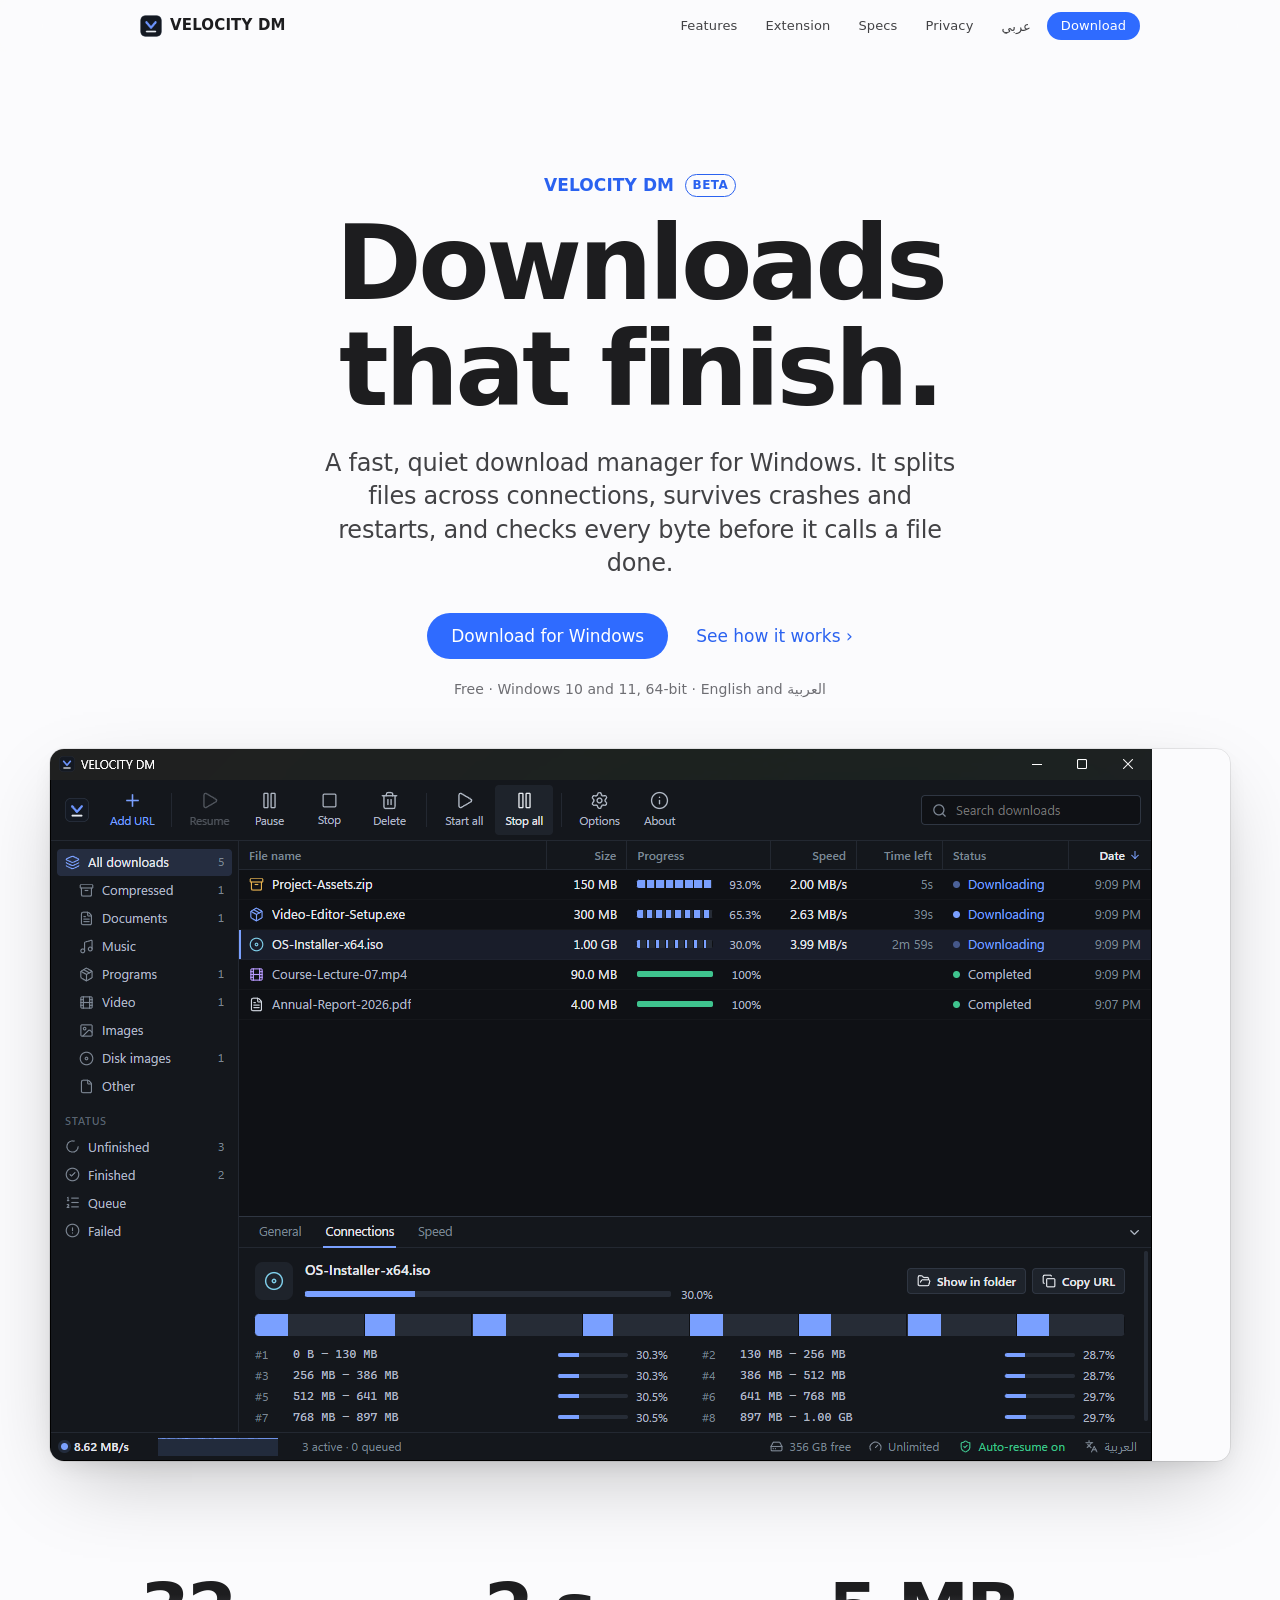
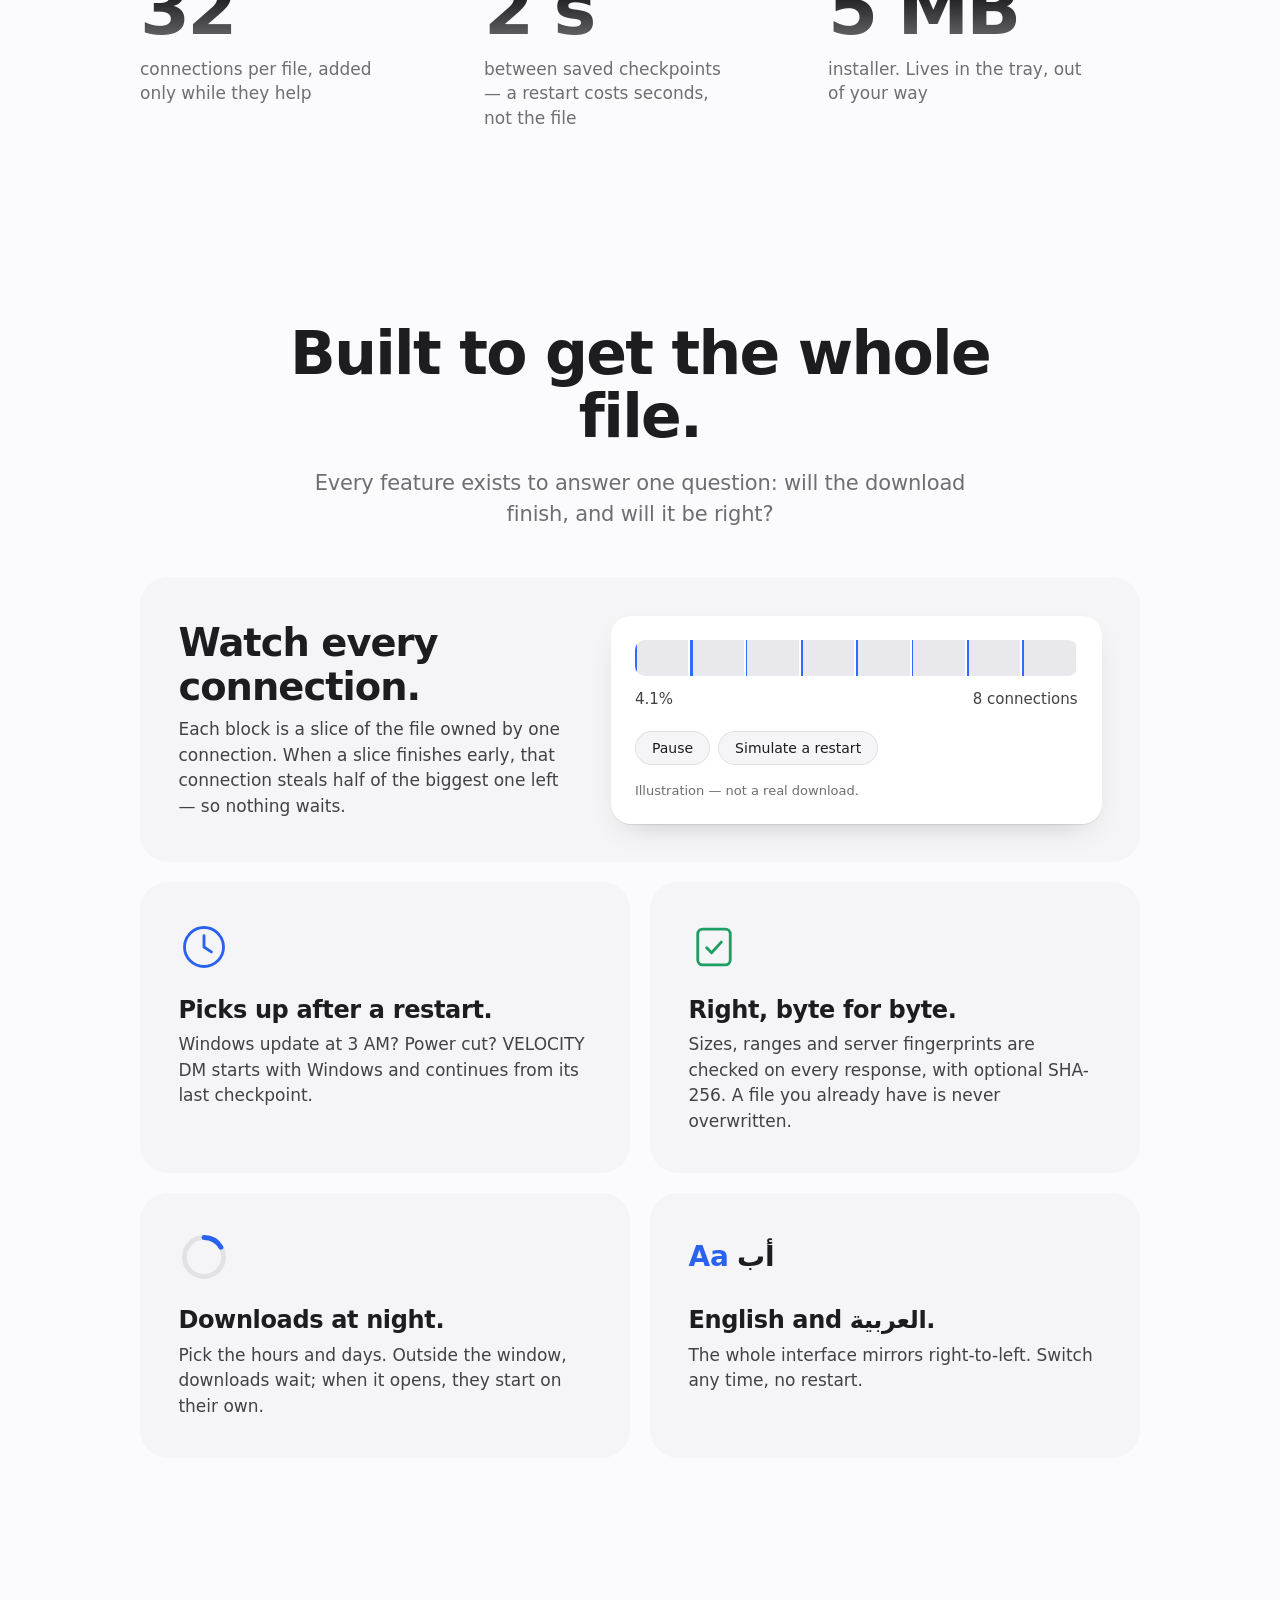
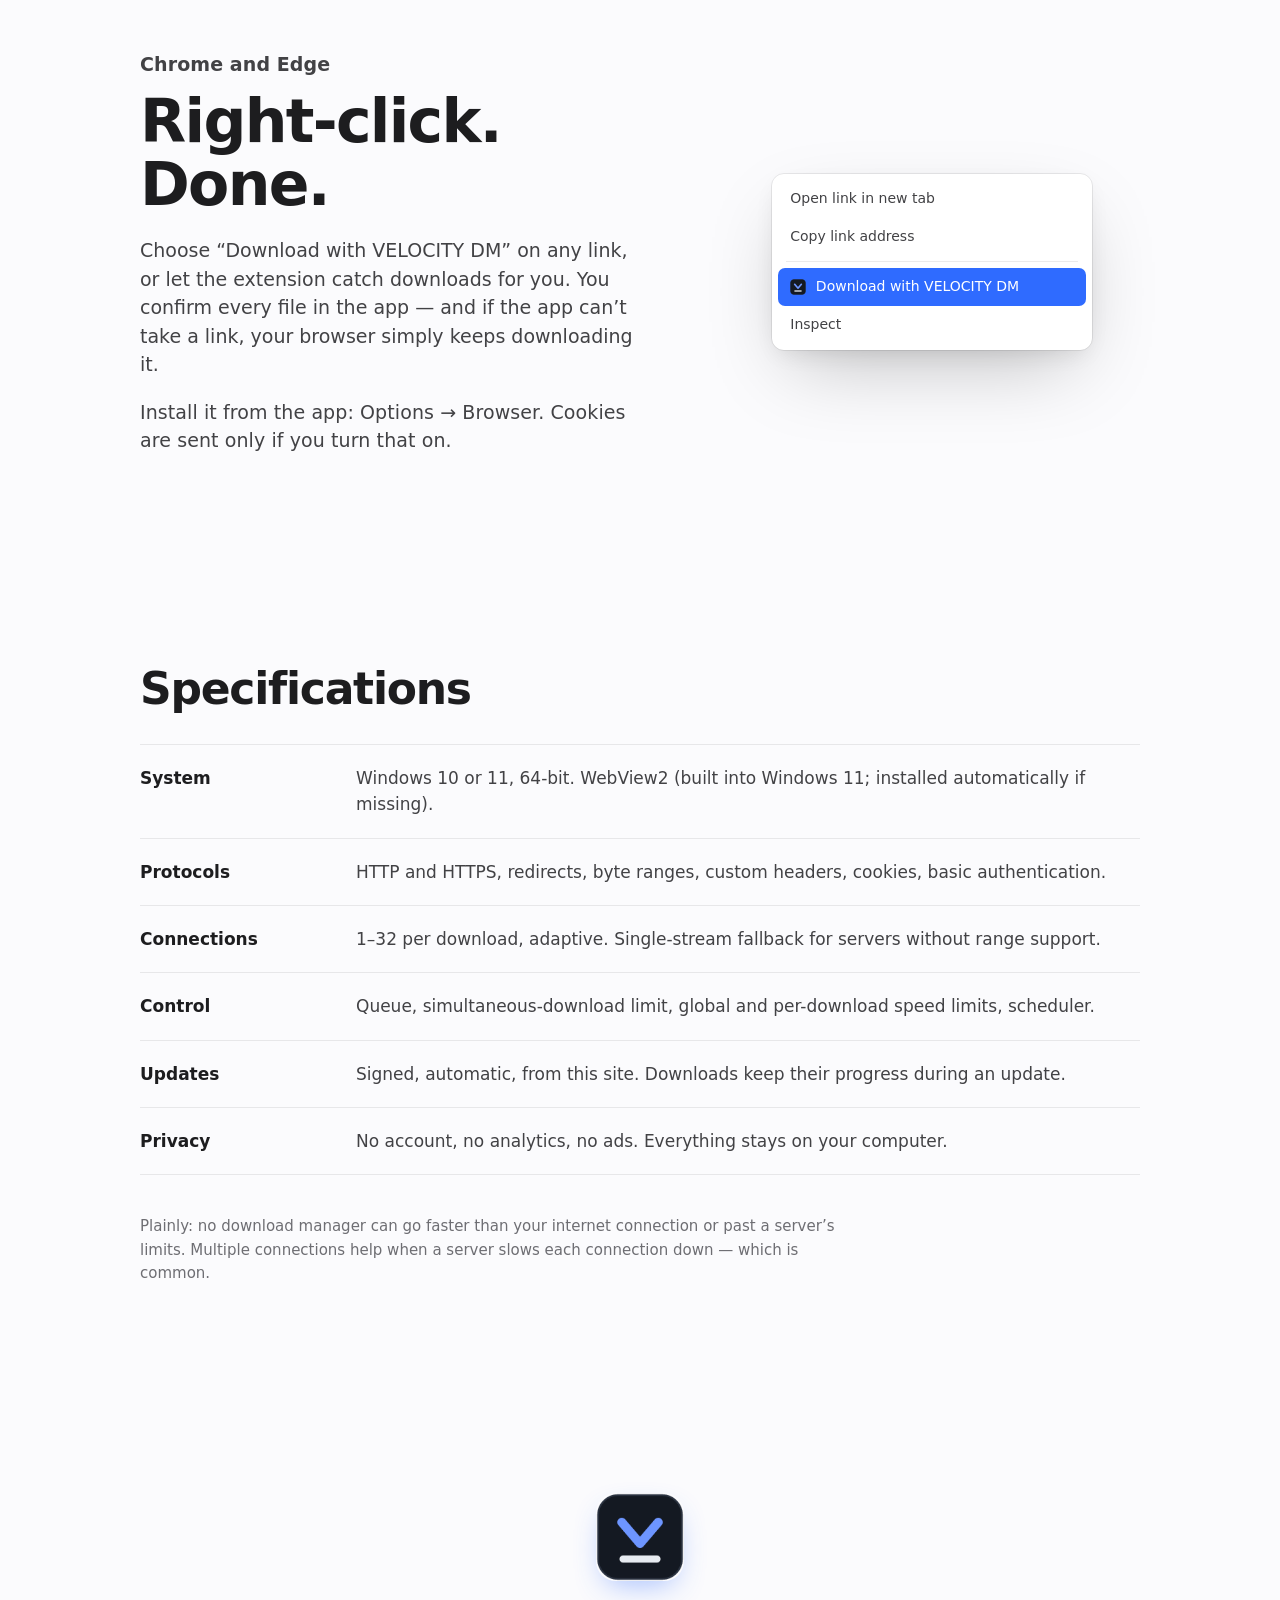
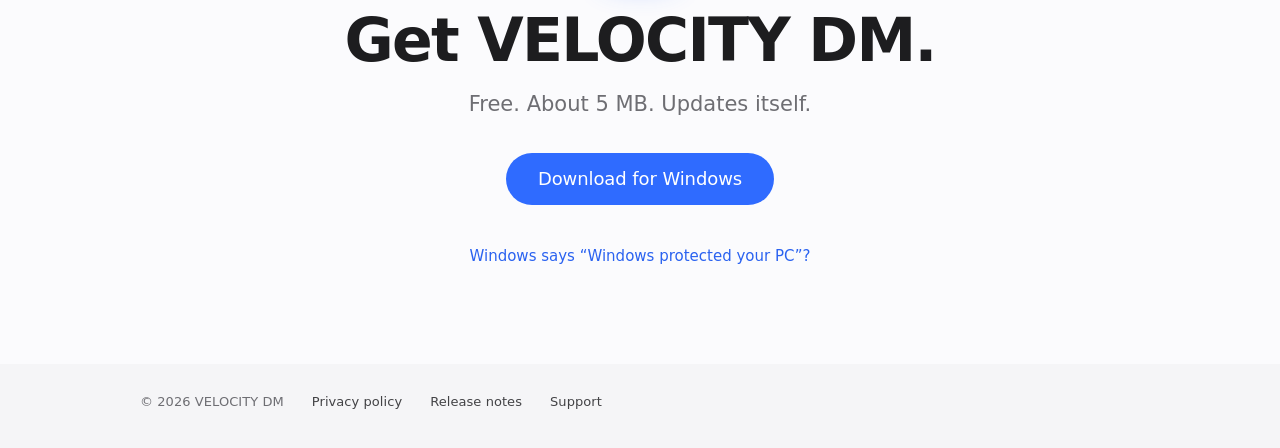
==== commit 97db40ba: "Update website" ====
--- a/index.html
+++ b/index.html
@@ -8,6 +8,32 @@
     <meta property="og:title" content="VELOCITY DM — Downloads that finish." />
     <meta property="og:description" content="Free download manager for Windows. Resumes after restarts, verifies every byte." />
     <meta property="og:image" content="https://cloudd128.github.io/velocity-dm/assets/screenshot.png" />
+    <meta property="og:image:width" content="1102" />
+    <meta property="og:image:height" content="712" />
+    <meta property="og:image:alt" content="The VELOCITY DM window with a download list and live connection maps." />
+    <meta property="og:type" content="website" />
+    <meta property="og:url" content="https://cloudd128.github.io/velocity-dm/" />
+    <meta property="og:site_name" content="VELOCITY DM" />
+    <meta name="twitter:card" content="summary_large_image" />
+    <meta name="twitter:title" content="VELOCITY DM — Downloads that finish." />
+    <meta name="twitter:description" content="Free download manager for Windows. Resumes after restarts, verifies every byte." />
+    <meta name="twitter:image" content="https://cloudd128.github.io/velocity-dm/assets/screenshot.png" />
+    <link rel="canonical" href="https://cloudd128.github.io/velocity-dm/" />
+    <script type="application/ld+json">
+      {
+        "@context": "https://schema.org",
+        "@type": "SoftwareApplication",
+        "name": "VELOCITY DM",
+        "operatingSystem": "Windows 10, Windows 11",
+        "applicationCategory": "UtilitiesApplication",
+        "description": "Free download manager for Windows with multi-connection downloads, automatic resume after crashes and restarts, integrity checks, a scheduler and a Chrome/Edge extension.",
+        "url": "https://cloudd128.github.io/velocity-dm/",
+        "downloadUrl": "https://github.com/cloudd128/velocity-dm/releases/latest/download/VELOCITY-DM-Setup-x64.exe",
+        "image": "https://cloudd128.github.io/velocity-dm/assets/screenshot.png",
+        "inLanguage": ["en", "ar"],
+        "offers": { "@type": "Offer", "price": "0", "priceCurrency": "USD" }
+      }
+    </script>
     <meta name="theme-color" content="#fbfbfd" media="(prefers-color-scheme: light)" />
     <meta name="theme-color" content="#0b0b0d" media="(prefers-color-scheme: dark)" />
     <link rel="icon" href="assets/favicon.png" />
@@ -38,7 +64,7 @@
     <main id="main">
       <!-- Hero -->
       <section class="hero">
-        <p class="eyebrow reveal">VELOCITY DM</p>
+        <p class="eyebrow reveal">VELOCITY DM <span class="beta" data-en="Beta" data-ar="تجريبي">Beta</span></p>
         <h1 class="display reveal" data-en-html="Downloads<br />that finish." data-ar-html="تحميلات<br />بتكمل لآخرها.">Downloads<br />that finish.</h1>
         <p class="lead reveal"
           data-en="A fast, quiet download manager for Windows. It splits files across connections, survives crashes and restarts, and checks every byte before it calls a file done."
--- a/assets/site.css
+++ b/assets/site.css
@@ -304,6 +304,19 @@
   color: var(--accent-text);
 }
 
+.beta {
+  display: inline-block;
+  margin-inline-start: 0.4em;
+  padding: 0.1em 0.55em;
+  border: 1px solid currentColor;
+  border-radius: 999px;
+  font-size: 0.75rem;
+  font-weight: 600;
+  letter-spacing: 0.04em;
+  text-transform: uppercase;
+  vertical-align: 0.15em;
+}
+
 .display {
   margin: 0;
   font-family: var(--font-display);
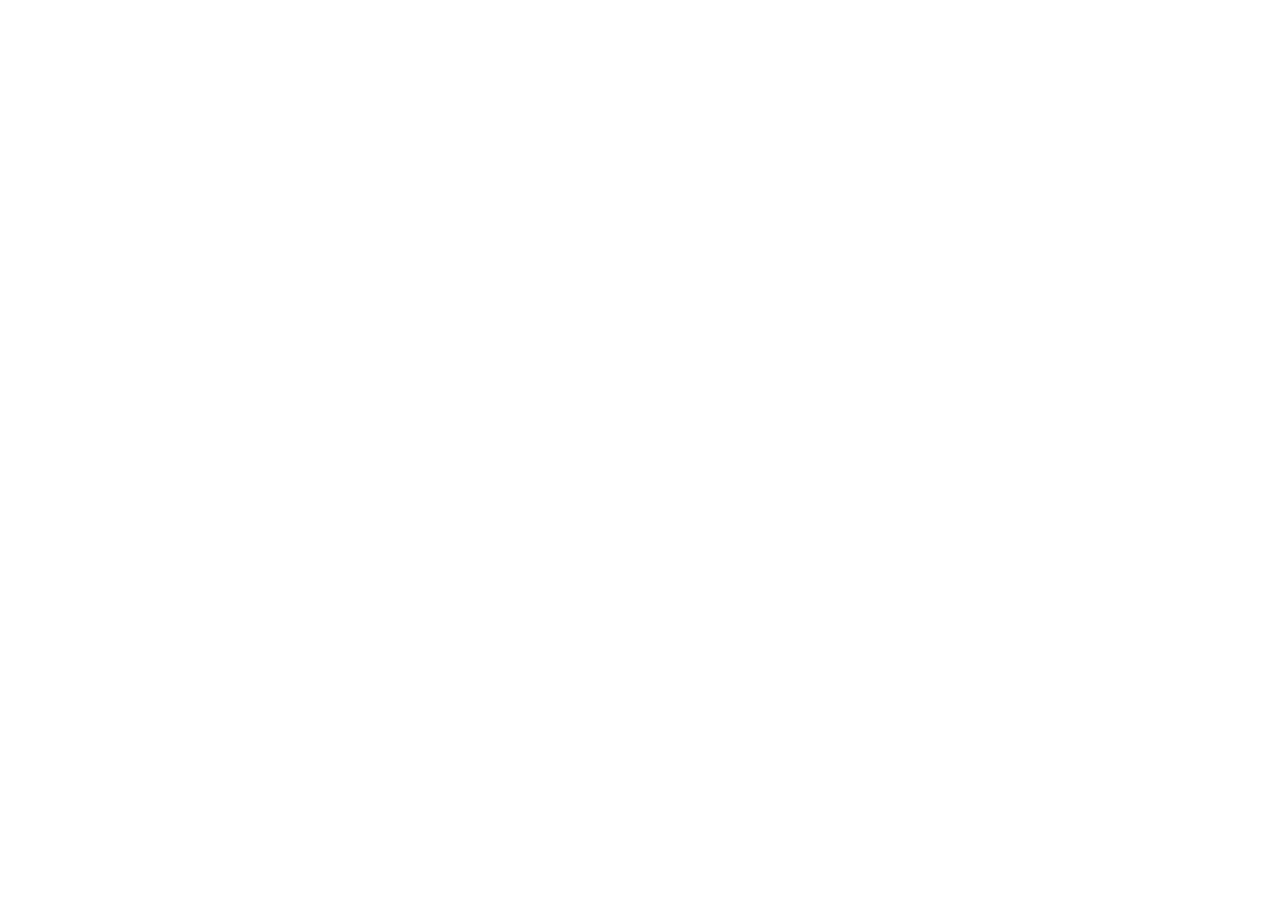
==== commit eb95f58f: "The website moved to velocity-dm.pages.dev: redirect every page" ====
--- a/index.html
+++ b/index.html
@@ -1,215 +1,18 @@
 <!doctype html>
-<html lang="en" dir="ltr">
+<html lang="en">
   <head>
     <meta charset="utf-8" />
-    <meta name="viewport" content="width=device-width, initial-scale=1, viewport-fit=cover" />
-    <title>VELOCITY DM — Downloads that finish.</title>
-    <meta name="description" content="VELOCITY DM is a free download manager for Windows 10 and 11. Up to 32 connections per file, automatic resume after crashes and restarts, byte-level integrity checks, a night scheduler and a Chrome/Edge extension." />
-    <meta property="og:title" content="VELOCITY DM — Downloads that finish." />
-    <meta property="og:description" content="Free download manager for Windows. Resumes after restarts, verifies every byte." />
-    <meta property="og:image" content="https://cloudd128.github.io/velocity-dm/assets/screenshot.png" />
-    <meta property="og:image:width" content="1102" />
-    <meta property="og:image:height" content="712" />
-    <meta property="og:image:alt" content="The VELOCITY DM window with a download list and live connection maps." />
-    <meta property="og:type" content="website" />
-    <meta property="og:url" content="https://cloudd128.github.io/velocity-dm/" />
-    <meta property="og:site_name" content="VELOCITY DM" />
-    <meta name="twitter:card" content="summary_large_image" />
-    <meta name="twitter:title" content="VELOCITY DM — Downloads that finish." />
-    <meta name="twitter:description" content="Free download manager for Windows. Resumes after restarts, verifies every byte." />
-    <meta name="twitter:image" content="https://cloudd128.github.io/velocity-dm/assets/screenshot.png" />
-    <link rel="canonical" href="https://cloudd128.github.io/velocity-dm/" />
-    <script type="application/ld+json">
-      {
-        "@context": "https://schema.org",
-        "@type": "SoftwareApplication",
-        "name": "VELOCITY DM",
-        "operatingSystem": "Windows 10, Windows 11",
-        "applicationCategory": "UtilitiesApplication",
-        "description": "Free download manager for Windows with multi-connection downloads, automatic resume after crashes and restarts, integrity checks, a scheduler and a Chrome/Edge extension.",
-        "url": "https://cloudd128.github.io/velocity-dm/",
-        "downloadUrl": "https://github.com/cloudd128/velocity-dm/releases/latest/download/VELOCITY-DM-Setup-x64.exe",
-        "image": "https://cloudd128.github.io/velocity-dm/assets/screenshot.png",
-        "inLanguage": ["en", "ar"],
-        "offers": { "@type": "Offer", "price": "0", "priceCurrency": "USD" }
-      }
+    <title>VELOCITY DM has moved</title>
+    <link rel="canonical" href="https://velocity-dm.pages.dev/" />
+    <meta name="robots" content="noindex, follow" />
+    <meta http-equiv="refresh" content="0; url=https://velocity-dm.pages.dev/" />
+    <script>
+      // Same page on the new site (keeps #sections).
+      location.replace("https://velocity-dm.pages.dev/" + location.hash);
     </script>
-    <meta name="theme-color" content="#fbfbfd" media="(prefers-color-scheme: light)" />
-    <meta name="theme-color" content="#0b0b0d" media="(prefers-color-scheme: dark)" />
-    <link rel="icon" href="assets/favicon.png" />
-    <link rel="stylesheet" href="assets/site.css" />
   </head>
   <body>
-    <a class="skip" href="#main" data-en="Skip to content" data-ar="انتقل إلى المحتوى">Skip to content</a>
-
-    <header class="nav" id="nav">
-      <div class="nav__inner">
-        <a class="brand" href="./" aria-label="VELOCITY DM">
-          <img src="assets/icon-128.png" width="22" height="22" alt="" />
-          <span>VELOCITY&nbsp;DM</span>
-        </a>
-        <nav class="nav__links" aria-label="Primary">
-          <a href="#features" data-en="Features" data-ar="المميزات">Features</a>
-          <a href="#extension" data-en="Extension" data-ar="الإضافة">Extension</a>
-          <a href="#specs" data-en="Specs" data-ar="المواصفات">Specs</a>
-          <a href="privacy.html" data-en="Privacy" data-ar="الخصوصية">Privacy</a>
-        </nav>
-        <div class="nav__end">
-          <button class="lang" id="lang" type="button" lang="ar">عربي</button>
-          <a class="pill pill--small" href="#download" data-en="Download" data-ar="تحميل">Download</a>
-        </div>
-      </div>
-    </header>
-
-    <main id="main">
-      <!-- Hero -->
-      <section class="hero">
-        <p class="eyebrow reveal">VELOCITY DM <span class="beta" data-en="Beta" data-ar="تجريبي">Beta</span></p>
-        <h1 class="display reveal" data-en-html="Downloads<br />that finish." data-ar-html="تحميلات<br />بتكمل لآخرها.">Downloads<br />that finish.</h1>
-        <p class="lead reveal"
-          data-en="A fast, quiet download manager for Windows. It splits files across connections, survives crashes and restarts, and checks every byte before it calls a file done."
-          data-ar="مدير تحميلات سريع وهادي لويندوز. بيقسّم الملف على أكتر من اتصال، ومبيتأثرش بالتوقف المفاجئ أو الريستارت، وبيتأكد من كل بايت قبل ما يقول إن الملف خلص.">
-          A fast, quiet download manager for Windows. It splits files across connections, survives crashes and restarts, and checks every byte before it calls a file done.
-        </p>
-        <div class="cta reveal">
-          <a class="pill" href="https://github.com/cloudd128/velocity-dm/releases/latest/download/VELOCITY-DM-Setup-x64.exe" data-download>
-            <span data-en="Download for Windows" data-ar="تحميل لويندوز">Download for Windows</span>
-          </a>
-          <a class="link" href="#features"><span data-en="See how it works" data-ar="شوف بيشتغل إزاي">See how it works</span> <span aria-hidden="true" class="chev">›</span></a>
-        </div>
-        <p class="fine reveal" data-en="Free · Windows 10 and 11, 64-bit · English and العربية" data-ar="مجاني · ويندوز 10 و11، 64 بت · English والعربية">Free · Windows 10 and 11, 64-bit · English and العربية</p>
-      </section>
-
-      <figure class="product reveal">
-        <img src="assets/screenshot.png" width="1102" height="712" alt="The VELOCITY DM window: a download list with live connection maps, file categories and a details pane." />
-      </figure>
-
-      <!-- Numbers -->
-      <section class="numbers" aria-label="At a glance">
-        <div class="number reveal"><strong>32</strong><span data-en="connections per file, added only while they help" data-ar="اتصال لكل ملف، بتزيد بس لو بتفرق">connections per file, added only while they help</span></div>
-        <div class="number reveal"><strong data-en="2 s" data-ar="2 ث">2 s</strong><span data-en="between saved checkpoints — a restart costs seconds, not the file" data-ar="بين كل حفظ والتاني — الريستارت بيضيّع ثواني مش الملف">between saved checkpoints — a restart costs seconds, not the file</span></div>
-        <div class="number reveal"><strong data-en="5 MB" data-ar="5 م.ب">5 MB</strong><span data-en="installer. Lives in the tray, out of your way" data-ar="حجم التسطيب، وبيقعد جنب الساعة بعيد عن طريقك">installer. Lives in the tray, out of your way</span></div>
-      </section>
-
-      <!-- Features -->
-      <section class="features" id="features">
-        <header class="section-head reveal">
-          <h2 data-en="Built to get the whole file." data-ar="معمول عشان الملف يوصل كامل.">Built to get the whole file.</h2>
-          <p data-en="Every feature exists to answer one question: will the download finish, and will it be right?" data-ar="كل ميزة موجودة عشان سؤال واحد: التحميل هيخلص؟ وهيوصل سليم؟">Every feature exists to answer one question: will the download finish, and will it be right?</p>
-        </header>
-
-        <div class="bento">
-          <!-- Signature: live connection map (interactive) -->
-          <article class="tile tile--wide tile--demo reveal">
-            <div class="tile__text">
-              <h3 data-en="Watch every connection." data-ar="شوف كل اتصال بعينك.">Watch every connection.</h3>
-              <p data-en="Each block is a slice of the file owned by one connection. When a slice finishes early, that connection steals half of the biggest one left — so nothing waits." data-ar="كل جزء هو قطعة من الملف بيحمّلها اتصال لوحده. لما قطعة تخلص بدري، الاتصال بياخد نص أكبر قطعة فاضلة — فمحدش بيستنى.">Each block is a slice of the file owned by one connection. When a slice finishes early, that connection steals half of the biggest one left — so nothing waits.</p>
-            </div>
-            <div class="demo" id="demo" aria-label="Animated illustration of a segmented download" role="img">
-              <div class="demo__bar" id="demo-bar" dir="ltr"></div>
-              <div class="demo__meta" dir="ltr">
-                <span id="demo-pct">0%</span>
-                <span id="demo-speed">—</span>
-              </div>
-              <div class="demo__controls">
-                <button type="button" class="chip" id="demo-toggle" data-en="Pause" data-ar="إيقاف مؤقت">Pause</button>
-                <button type="button" class="chip" id="demo-restart" data-en="Simulate a restart" data-ar="جرّب ريستارت">Simulate a restart</button>
-              </div>
-              <p class="demo__note" data-en="Illustration — not a real download." data-ar="توضيح فقط، مش تحميل حقيقي.">Illustration — not a real download.</p>
-            </div>
-          </article>
-
-          <article class="tile reveal">
-            <div class="glyph glyph--resume" aria-hidden="true">
-              <svg viewBox="0 0 64 64"><circle cx="32" cy="32" r="24" /><path d="M32 18v14l9 6" /></svg>
-            </div>
-            <h3 data-en="Picks up after a restart." data-ar="بيكمّل بعد الريستارت.">Picks up after a restart.</h3>
-            <p data-en="Windows update at 3 AM? Power cut? VELOCITY DM starts with Windows and continues from its last checkpoint." data-ar="تحديث ويندوز الساعة 3 الفجر؟ النور قطع؟ البرنامج بيفتح مع ويندوز ويكمّل من آخر نقطة اتحفظت.">Windows update at 3 AM? Power cut? VELOCITY DM starts with Windows and continues from its last checkpoint.</p>
-          </article>
-
-          <article class="tile reveal">
-            <div class="glyph glyph--check" aria-hidden="true">
-              <svg viewBox="0 0 64 64"><rect x="12" y="10" width="40" height="44" rx="6" /><path d="M23 33l6 6 12-13" /></svg>
-            </div>
-            <h3 data-en="Right, byte for byte." data-ar="سليم، بايت ببايت.">Right, byte for byte.</h3>
-            <p data-en="Sizes, ranges and server fingerprints are checked on every response, with optional SHA-256. A file you already have is never overwritten." data-ar="الحجم والأجزاء وبصمة السيرفر بتتراجع مع كل رد، وفيه SHA-256 لو حابب. وأي ملف عندك عمره ما بيتكتب فوقه.">Sizes, ranges and server fingerprints are checked on every response, with optional SHA-256. A file you already have is never overwritten.</p>
-          </article>
-
-          <article class="tile reveal">
-            <div class="glyph glyph--night" aria-hidden="true">
-              <svg viewBox="0 0 64 64"><circle cx="32" cy="32" r="24" class="dial" /><path d="M32 8a24 24 0 0 1 20.8 12" class="arc" /></svg>
-            </div>
-            <h3 data-en="Downloads at night." data-ar="بيحمّل بالليل.">Downloads at night.</h3>
-            <p data-en="Pick the hours and days. Outside the window, downloads wait; when it opens, they start on their own." data-ar="اختار الساعات والأيام. برّه الوقت ده التحميلات بتستنى، ولما ييجي ميعادها بتبدأ لوحدها.">Pick the hours and days. Outside the window, downloads wait; when it opens, they start on their own.</p>
-          </article>
-
-          <article class="tile reveal">
-            <div class="glyph glyph--lang" aria-hidden="true"><span>Aa</span><span lang="ar">أب</span></div>
-            <h3 data-en="English and العربية." data-ar="عربي وEnglish.">English and العربية.</h3>
-            <p data-en="The whole interface mirrors right-to-left. Switch any time, no restart." data-ar="الواجهة كلها بتتقلب يمين لشمال، وتغيّر في أي وقت من غير ما تقفل البرنامج.">The whole interface mirrors right-to-left. Switch any time, no restart.</p>
-          </article>
-        </div>
-      </section>
-
-      <!-- Extension -->
-      <section class="extension" id="extension">
-        <div class="extension__copy reveal">
-          <p class="eyebrow" data-en="Chrome and Edge" data-ar="Chrome وEdge">Chrome and Edge</p>
-          <h2 data-en="Right-click. Done." data-ar="كليك يمين. وخلاص.">Right-click. Done.</h2>
-          <p data-en="Choose “Download with VELOCITY DM” on any link, or let the extension catch downloads for you. You confirm every file in the app — and if the app can’t take a link, your browser simply keeps downloading it." data-ar="اختار «التحميل باستخدام VELOCITY DM» على أي رابط، أو خلّي الإضافة تلقط التحميلات لوحدها. إنت بتأكد كل ملف من البرنامج — ولو البرنامج مش قادر على رابط، المتصفح بيكمّل تحميله عادي.">Choose “Download with VELOCITY DM” on any link, or let the extension catch downloads for you. You confirm every file in the app — and if the app can’t take a link, your browser simply keeps downloading it.</p>
-          <p class="muted small" data-en="Install it from the app: Options → Browser. Cookies are sent only if you turn that on." data-ar="ركّبها من البرنامج: الخيارات ← المتصفح. الكوكيز مبتتبعتش إلا لو إنت فعّلتها.">Install it from the app: Options → Browser. Cookies are sent only if you turn that on.</p>
-        </div>
-        <div class="menu-mock reveal" aria-hidden="true">
-          <div class="menu-mock__item">Open link in new tab</div>
-          <div class="menu-mock__item">Copy link address</div>
-          <div class="menu-mock__sep"></div>
-          <div class="menu-mock__item menu-mock__item--active">
-            <img src="assets/icon-128.png" width="16" height="16" alt="" />
-            <span data-en="Download with VELOCITY DM" data-ar="التحميل باستخدام VELOCITY DM">Download with VELOCITY DM</span>
-          </div>
-          <div class="menu-mock__item">Inspect</div>
-        </div>
-      </section>
-
-      <!-- Specs -->
-      <section class="specs" id="specs">
-        <h2 class="reveal" data-en="Specifications" data-ar="المواصفات">Specifications</h2>
-        <dl class="spec reveal">
-          <div><dt data-en="System" data-ar="النظام">System</dt><dd data-en="Windows 10 or 11, 64-bit. WebView2 (built into Windows 11; installed automatically if missing)." data-ar="ويندوز 10 أو 11، 64 بت. WebView2 (موجود في ويندوز 11، وبيتركّب لوحده لو مش موجود).">Windows 10 or 11, 64-bit. WebView2 (built into Windows 11; installed automatically if missing).</dd></div>
-          <div><dt data-en="Protocols" data-ar="البروتوكولات">Protocols</dt><dd data-en="HTTP and HTTPS, redirects, byte ranges, custom headers, cookies, basic authentication." data-ar="HTTP وHTTPS، والتحويلات، وتقسيم الملف، وترويسات مخصصة، وكوكيز، ومصادقة بسيطة.">HTTP and HTTPS, redirects, byte ranges, custom headers, cookies, basic authentication.</dd></div>
-          <div><dt data-en="Connections" data-ar="الاتصالات">Connections</dt><dd data-en="1–32 per download, adaptive. Single-stream fallback for servers without range support." data-ar="من 1 لـ 32 لكل تحميل، بتتظبط لوحدها. ولو السيرفر مبيدعمش التقسيم، بيحمّل باتصال واحد.">1–32 per download, adaptive. Single-stream fallback for servers without range support.</dd></div>
-          <div><dt data-en="Control" data-ar="التحكم">Control</dt><dd data-en="Queue, simultaneous-download limit, global and per-download speed limits, scheduler." data-ar="طابور، وحد للتحميلات المتزامنة، وحد سرعة عام ولكل تحميل، وجدولة.">Queue, simultaneous-download limit, global and per-download speed limits, scheduler.</dd></div>
-          <div><dt data-en="Updates" data-ar="التحديثات">Updates</dt><dd data-en="Signed, automatic, from this site. Downloads keep their progress during an update." data-ar="موقّعة وتلقائية من الموقع ده، والتحميلات بتحتفظ بمكانها أثناء التحديث.">Signed, automatic, from this site. Downloads keep their progress during an update.</dd></div>
-          <div><dt data-en="Privacy" data-ar="الخصوصية">Privacy</dt><dd data-en="No account, no analytics, no ads. Everything stays on your computer." data-ar="مفيش حساب ولا تتبّع ولا إعلانات. كل حاجة بتفضل على جهازك.">No account, no analytics, no ads. Everything stays on your computer.</dd></div>
-        </dl>
-        <p class="honest reveal" data-en="Plainly: no download manager can go faster than your internet connection or past a server’s limits. Multiple connections help when a server slows each connection down — which is common." data-ar="بصراحة: مفيش برنامج تحميل يقدر يعدّي سرعة النت بتاعك أو حدود السيرفر. الاتصالات المتعددة بتفرق لما السيرفر بيبطّأ كل اتصال لوحده — وده بيحصل كتير.">Plainly: no download manager can go faster than your internet connection or past a server’s limits. Multiple connections help when a server slows each connection down — which is common.</p>
-      </section>
-
-      <!-- Download -->
-      <section class="final" id="download">
-        <img class="final__icon reveal" src="assets/icon-128.png" width="88" height="88" alt="" />
-        <h2 class="reveal" data-en="Get VELOCITY DM." data-ar="حمّل VELOCITY DM.">Get VELOCITY DM.</h2>
-        <p class="reveal" data-en="Free. About 5 MB. Updates itself." data-ar="مجاني. حوالي 5 ميجا. وبيحدّث نفسه.">Free. About 5 MB. Updates itself.</p>
-        <div class="cta reveal">
-          <a class="pill pill--large" href="https://github.com/cloudd128/velocity-dm/releases/latest/download/VELOCITY-DM-Setup-x64.exe" data-download>
-            <span data-en="Download for Windows" data-ar="تحميل لويندوز">Download for Windows</span>
-          </a>
-        </div>
-        <details class="smartscreen reveal">
-          <summary data-en="Windows says “Windows protected your PC”?" data-ar="ويندوز بيقول «Windows protected your PC»؟">Windows says “Windows protected your PC”?</summary>
-          <p data-en="That notice appears for new apps that Windows hasn’t seen many times yet. Click “More info”, then “Run anyway”. You can check the file against the SHA-256 checksums published with every release." data-ar="الرسالة دي بتظهر للبرامج الجديدة اللي ويندوز لسه مشافهاش كتير. اضغط «More info» وبعدين «Run anyway». وتقدر تتأكد من الملف ببصمة SHA-256 المنشورة مع كل إصدار.">That notice appears for new apps that Windows hasn’t seen many times yet. Click “More info”, then “Run anyway”. You can check the file against the SHA-256 checksums published with every release.</p>
-        </details>
-      </section>
-    </main>
-
-    <footer class="foot">
-      <div class="foot__inner">
-        <span>© 2026 VELOCITY DM</span>
-        <a href="privacy.html" data-en="Privacy policy" data-ar="سياسة الخصوصية">Privacy policy</a>
-        <a href="https://github.com/cloudd128/velocity-dm/releases" data-en="Release notes" data-ar="الإصدارات">Release notes</a>
-        <a href="https://github.com/cloudd128/velocity-dm/issues" data-en="Support" data-ar="الدعم">Support</a>
-      </div>
-    </footer>
-    <script src="assets/site.js"></script>
+    <p>VELOCITY DM has moved to <a href="https://velocity-dm.pages.dev/">https://velocity-dm.pages.dev/</a>.</p>
+    <p dir="rtl" lang="ar">موقع VELOCITY DM اتنقل إلى <a href="https://velocity-dm.pages.dev/">https://velocity-dm.pages.dev/</a>.</p>
   </body>
 </html>
